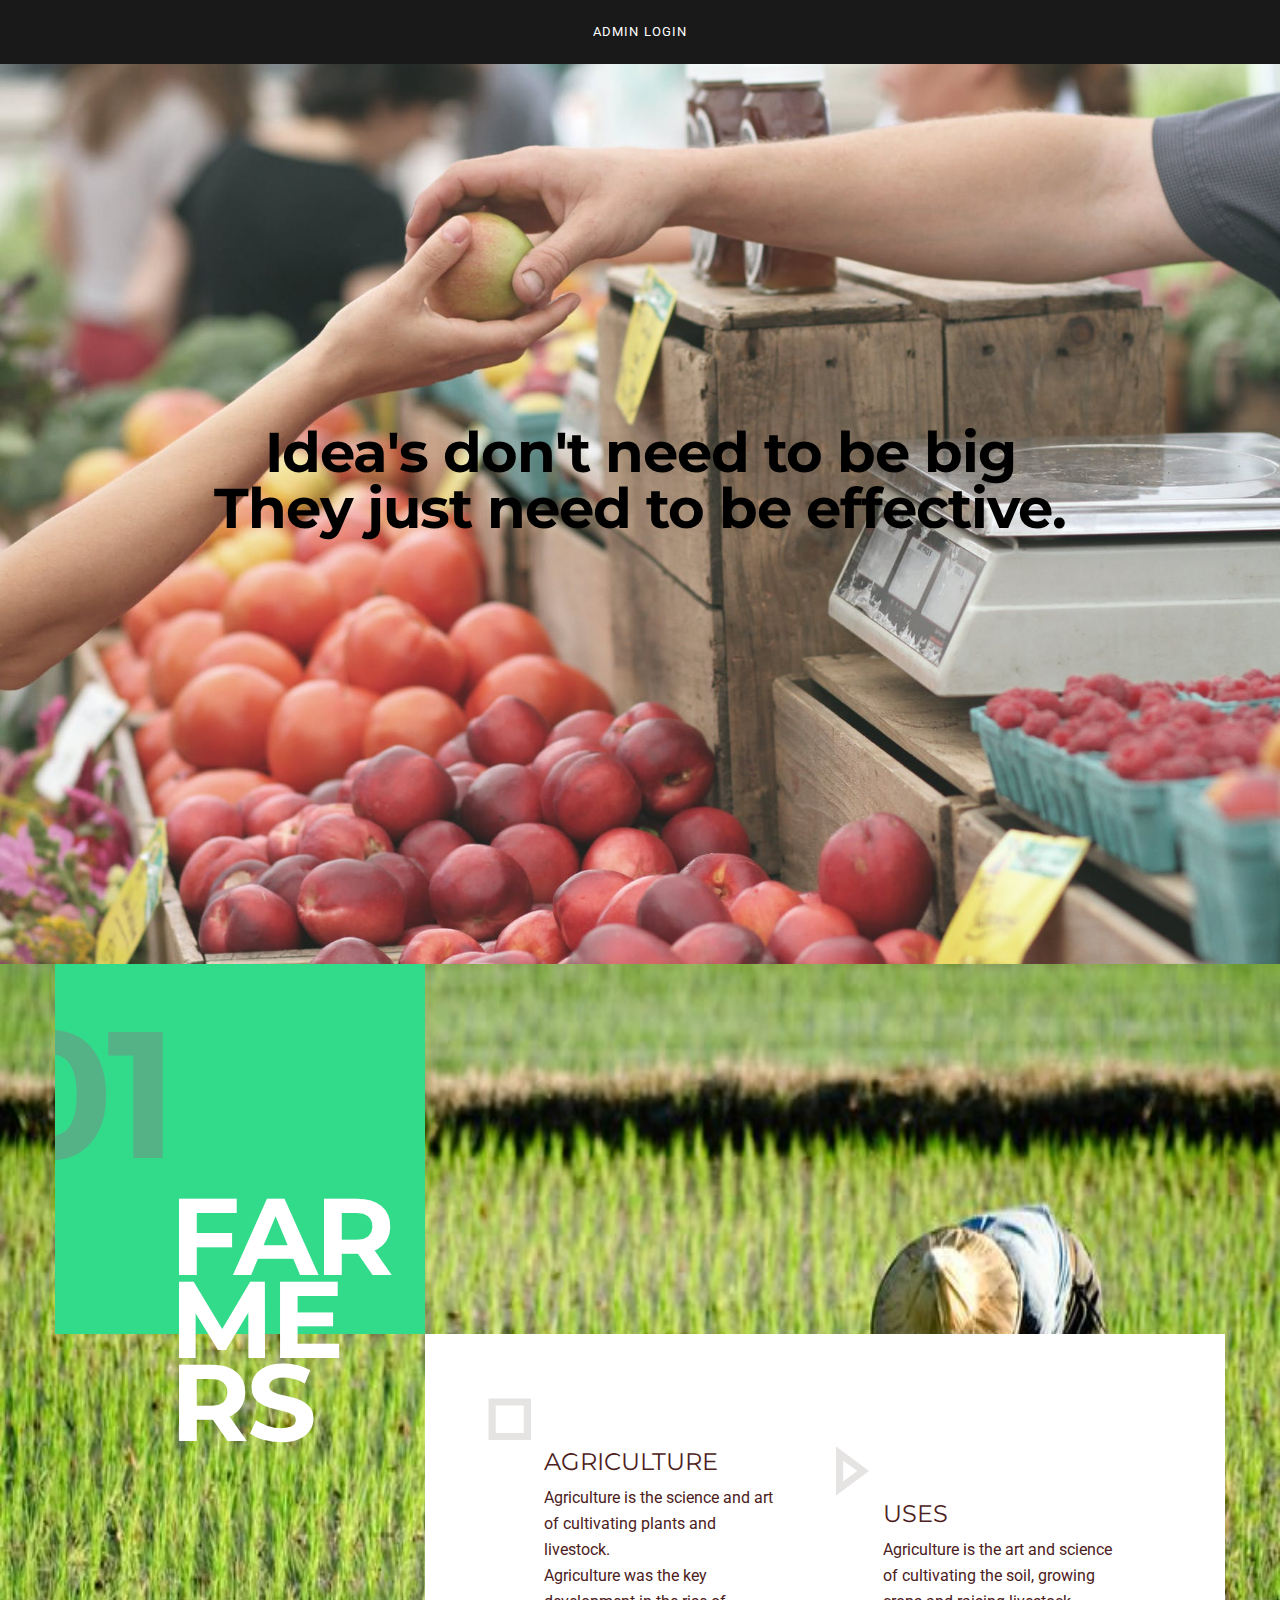
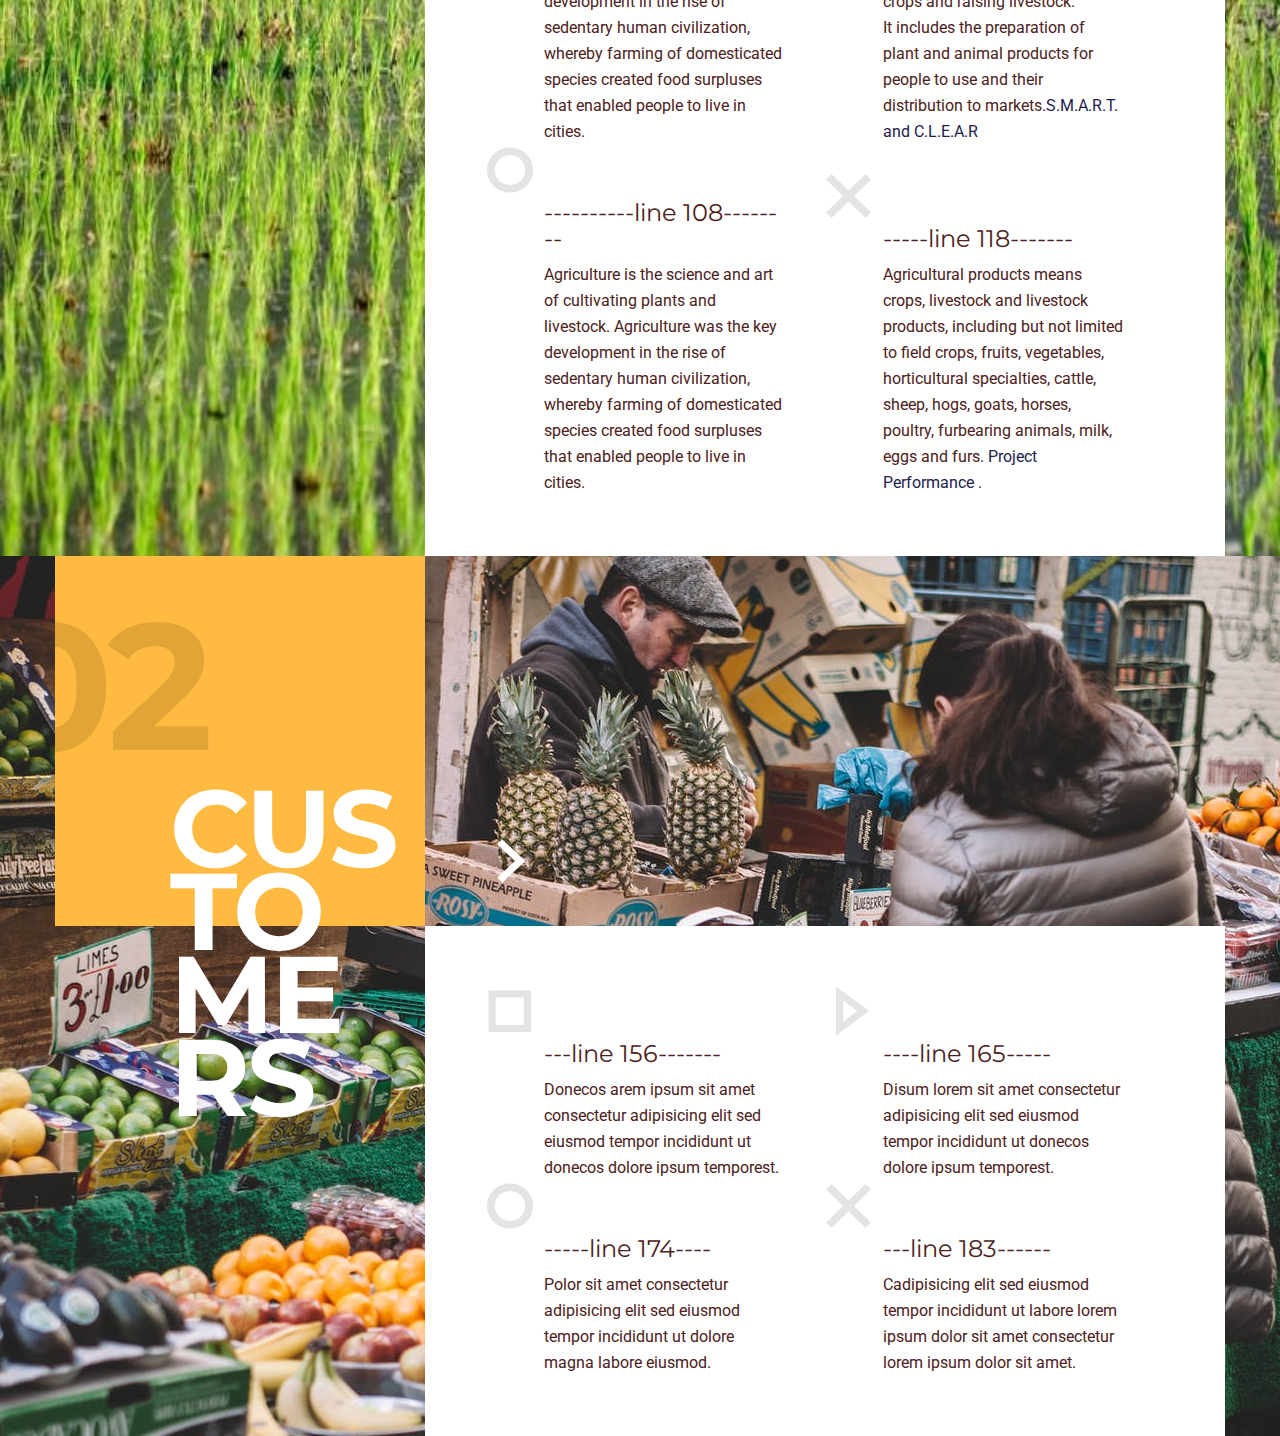
==== index.html @ 180b1533 "customer portal added" ====
<!DOCTYPE HTML>
<html lang="en-US">

<head>
    <title>PROTOTYPE</title>
    <meta http-equiv="Content-Type" content="text/html; charset=UTF-8">
    <meta name="description" content="Template by Colorlib" />
    <meta name="keywords" content="HTML, CSS, JavaScript, PHP" />
    <meta name="author" content="Colorlib" />
    <meta name="viewport" content="width=device-width, initial-scale=1, maximum-scale=1">

    <link rel="shortcut icon" href="images/favicon.png" />
    <link href='http://fonts.googleapis.com/css?family=Roboto:300,400,400i,700,700i,900|Montserrat:400,700|PT+Serif' rel='stylesheet' type='text/css'>
    <link rel="stylesheet" type="text/css" href='css/clear.css' />
    <link rel="stylesheet" type="text/css" href='css/common.css' />
    <link rel="stylesheet" type="text/css" href='css/font-awesome.min.css' />
    <link rel="stylesheet" type="text/css" href='css/carouFredSel.css' />
    <link rel="stylesheet" type="text/css" href='css/prettyPhoto.css' />
    <link rel="stylesheet" type="text/css" href='css/sm-clean.css' />
    <link rel="stylesheet" type="text/css" href='style.css' />

</head>

<body>

    <table class="doc-loader">
        <tr>
            <td>
                <img src="" alt="Loading..." />
            </td>
        </tr>
    </table>

    <div class="menu-wrapper center-relative">
        <nav id="header-main-menu">
            <div class="mob-menu"><img src="https://img.icons8.com/nolan/64/000000/menu.png"></div>
            <ul class="main-menu sm sm-clean">
                <li><a href="Admin/index.html">ADMIN LOGIN</a></li>
            </ul>
        </nav>
    </div>




    <div id="home" class="section intro-page">
        <div class="block content-1170 center-relative center-text">
            <!-- <img class="top-logo" src="demo-images/logo.png" alt="Boxus" />-->
            <br>
            <h1 class="big-title">Idea's don't need to be big<span>They just need to be effective.</span></h1>
            <!--<p class="title-desc">Support bright students today for a better tomorrow</p>-->
        </div>
    </div>




    <div id="services" class="section">
        <div class="block content-1170 center-relative">
            <div class="section-title-holder left">
                <div class="section-num">
                    <span>01</span>
                </div>
                <h2 class="entry-title">FARMERS</h2>
            </div>
            <div class="section-content-holder right">
                <div class="content-wrapper">
                    <script>
                        var slider1_speed = "500";
                        var slider1_auto = "false";
                        var slider1_hover = "true";
                    </script>
                    <div class="image-slider-wrapper relative service slider1">
                        <a id="slider1_next" class="image_slider_next" href="#"></a>

                        <ul id="slider1" class="image-slider slides">
                            <li>
                                <div class="service-holder ">
                                    <img src="demo-images/icon_01.png" alt="">
                                    <div class="service-content-holder">
                                        <div class="service-title">AGRICULTURE</div>
                                        <div class="service-content">
                                                Agriculture is the science and art of cultivating plants and livestock.<br> 
                                                Agriculture was the key development in the rise of sedentary human civilization,
                                                 whereby farming of domesticated species created food surpluses that enabled people to live in cities. <br />
                                        </div>
                                    </div>
                                </div>
                                <div class="service-holder ">
                                    <img src="demo-images/icon_02.png" alt="">
                                    <div class="service-content-holder">
                                        <div class="service-title">USES</div>
                                        <div class="service-content">
                                                Agriculture is the art and science of cultivating the soil, growing crops and raising livestock.<br>
                                                 It includes the preparation of plant and animal products for people to use and their distribution to markets.<a href="smart.html">S.M.A.R.T. and C.L.E.A.R</a><br />
                                        </div>
                                    </div>
                                </div>
                                <div class="service-holder ">
                                    <img src="demo-images/icon_03.png" alt="">
                                    <div class="service-content-holder">
                                        <div class="service-title">----------line 108--------</div>
                                        <div class="service-content">
                                                Agriculture is the science and art of cultivating plants and livestock.
                                                 Agriculture was the key development in the rise of sedentary human civilization, 
                                                 whereby farming of domesticated species created food surpluses that enabled people to live in cities. </div>
                                    </div>
                                </div>
                                <div class="service-holder ">
                                    <img src="demo-images/icon_04.png" alt="">
                                    <div class="service-content-holder">
                                        <div class="service-title">-----line 118-------</div>
                                        <div class="service-content">
                                                Agricultural products means crops, livestock and livestock products,
                                                 including but not limited to field crops, fruits,
                                                 vegetables, horticultural specialties, cattle, sheep, hogs, goats, horses,
                                                  poultry, furbearing animals, milk, eggs and furs. <a href="performance.html">Project Performance</a> .<br />
                                        </div>
                                    </div>
                                </div>
                            </li>

                        </ul>
                        <div class="clear"></div>
                    </div>

                </div>
            </div>
            <div class='clear'></div>
        </div>
    </div>

    <div id="portfolio" class="section">
        <div class="block content-1170 center-relative">
            <div class="section-title-holder left">
                <div class="section-num">
                    <span>02</span>
                </div>
                <h2 class="entry-title">CUSTOMERS</h2>
            </div>
            <div class="section-content-holder right">
                <div class="content-wrapper">
                    <script>
                        var slider1_speed = "500";
                        var slider1_auto = "false";
                        var slider1_hover = "true";
                    </script>
                    <div class="image-slider-wrapper relative service slider1">
                        <a id="slider1_next" class="image_slider_next" href="Customer/index.html"></a>

                        <ul id="slider1" class="image-slider slides">
                            <li>
                                <div class="service-holder ">
                                    <img src="demo-images/icon_01.png" alt="">
                                    <div class="service-content-holder">
                                        <div class="service-title">---line 156-------</div>
                                        <div class="service-content">
                                            Donecos arem ipsum sit amet consectetur adipisicing elit sed eiusmod tempor incididunt ut donecos dolore ipsum temporest.<br />
                                        </div>
                                    </div>
                                </div>
                                <div class="service-holder ">
                                    <img src="demo-images/icon_02.png" alt="">
                                    <div class="service-content-holder">
                                        <div class="service-title">----line 165-----</div>
                                        <div class="service-content">
                                            Disum lorem sit amet consectetur adipisicing elit sed eiusmod tempor incididunt ut donecos dolore ipsum temporest.<br />
                                        </div>
                                    </div>
                                </div>
                                <div class="service-holder ">
                                    <img src="demo-images/icon_03.png" alt="">
                                    <div class="service-content-holder">
                                        <div class="service-title">-----line 174----</div>
                                        <div class="service-content">
                                            Polor sit amet consectetur adipisicing elit sed eiusmod tempor incididunt ut dolore magna labore eiusmod.<br />
                                        </div>
                                    </div>
                                </div>
                                <div class="service-holder ">
                                    <img src="demo-images/icon_04.png" alt="">
                                    <div class="service-content-holder">
                                        <div class="service-title">---line 183------</div>
                                        <div class="service-content">
                                            Cadipisicing elit sed eiusmod tempor incididunt ut labore lorem ipsum dolor sit amet consectetur lorem ipsum dolor sit amet.<br />
                                        </div>
                                    </div>
                                </div>
                            </li>

                        </ul>
                        <div class="clear"></div>
                    </div>

                </div>
            </div>
            <div class='clear'></div>
        </div>
    </div>



    <!--Load JavaScript-->
    <script type="text/javascript" src="js/jquery.js"></script>
    <script type='text/javascript' src='js/jquery.sticky-kit.min.js'></script>
    <script type='text/javascript' src='js/jquery.smartmenus.min.js'></script>
    <script type='text/javascript' src='js/jquery.sticky.js'></script>
    <script type='text/javascript' src='js/jquery.dryMenu.js'></script>
    <script type='text/javascript' src='js/isotope.pkgd.js'></script>
    <script type='text/javascript' src='js/jquery.carouFredSel-6.2.0-packed.js'></script>
    <script type='text/javascript' src='js/jquery.mousewheel.min.js'></script>
    <script type='text/javascript' src='js/jquery.touchSwipe.min.js'></script>
    <script type='text/javascript' src='js/jquery.easing.1.3.js'></script>
    <script type='text/javascript' src='js/imagesloaded.pkgd.js'></script>
    <script type='text/javascript' src='js/jquery.prettyPhoto.js'></script>
    <script type='text/javascript' src='js/main.js'></script>
</body>

</html>
---- css/clear.css ----
html, body, div, span, object, iframe,
h1, h2, h3, h4, h5, h6, p, blockquote, pre,
abbr, address, cite, code,
del, dfn, em, img, ins, kbd, q, samp,
small, strong, sub, sup, var,
b, i, ol, ul, li,
fieldset, form, label, legend,
table, caption, tbody, tfoot, thead, tr, th, td,
article, aside, canvas, details, figcaption, figure, 
footer, header, hgroup, menu, nav, section, summary,
time, mark, audio, video {
    margin:0;
    padding:0;
    border:0;
    outline: none;
    font-size:100%;
    vertical-align:baseline;
    background:transparent;
}

body {
    line-height:1;
}

article,aside,details,figcaption,figure,
footer,header,hgroup,menu,nav,section { 
    display:block;
}

nav ul,ul,ol {
    list-style:none;
}

blockquote, q {
    quotes:none;
}

blockquote:before, blockquote:after,
q:before, q:after {
    content:'';
    content:none;
}

a {
    margin:0;
    padding:0;
    font-size:100%;
	outline: none;
    vertical-align:baseline;
    background:transparent;
}

ins {
    background-color:#ff9;
    color:#000;
    text-decoration:none;
}

mark {
    background-color:#ff9;
    color:#000; 
    font-style:italic;
    font-weight:bold;
}

del {
    text-decoration: line-through;
}

abbr[title], dfn[title] {
    border-bottom:1px dotted;
    cursor:help;
}

table {
    border-collapse:collapse;
    border-spacing:0;
}

hr {
    display:block;
    height:1px;
    border:0;   
    border-top:1px solid #cccccc;
    margin:1em 0;
    padding:0;
}

input, select {
    vertical-align:middle;
}

input:focus, textarea:focus
{
    outline: none;
}
---- css/common.css ----
a.wp-ver
{
    color: red !important;
    font-weight: 700 !important;
}
.block
{
    display: block;
}
.hidden
{
    display: none;
}
.clear
{
    clear: both;
}
.left
{
    float: left;
}
.right
{
    float: right;
}
.line-height
{
    line-height: 0;
}
.clear-right
{
    clear: right;
}
.clear-left
{
    clear: left;
}
.center-relative
{
    margin-left: auto;
    margin-right: auto;
}
.center-absolute
{
    left: 50%;
}
.center-text
{
    text-align: center !important;
}
.text-left
{
    text-align: left;
}
.text-right
{
    text-align: right;
}
.absolute
{
    position: absolute;
}
.fixed
{
    position: fixed;
}
.relative
{
    position: relative;
}
.margin-0, .margin-0 img
{
    margin: 0 !important;
    line-height: 0;
}
.top-0
{
    margin-top: 0 !important;
}
.top-5
{
    margin-top: 5px !important;	
}
.top-10
{
    margin-top: 10px;	
}
.top-15
{
    margin-top: 15px;	
}
.top-20
{
    margin-top: 20px;
}
.top-25
{
    margin-top: 25px;	
}
.top-30
{
    margin-top: 30px;	
}
.top-50
{
    margin-top: 50px;	
}
.top-60
{
    margin-top: 60px;	
}
.top-70
{
    margin-top: 70px;	
}
.top-75
{
    margin-top: 75px;	
}
.top-80
{
    margin-top: 80px;
}
.top-100
{
    margin-top: 100px;	
}
.top-105
{
    margin-top: 105px;	
}
.top-120
{
    margin-top: 120px;
}
.top-150
{
    margin-top: 150px;	
}
.top-200
{
    margin-top: 200px;	
}
.top-negative-30
{
    margin-top: -30px;
}
.left-35
{
    margin-left:35px;
}
.right-35
{
    margin-right:35px;
}
.bottom-0
{
    margin-bottom: 0 !important;
}
.bottom-10
{
    margin-bottom: 10px !important;
}
.bottom-20
{
    margin-bottom: 20px !important;
}
.bottom-25
{
    margin-bottom: 25px !important;
}
.bottom-30
{
    margin-bottom: 30px !important;
}
.bottom-50
{
    margin-bottom: 50px !important;
}
.bottom-100
{
    margin-bottom: 100px !important;
}
.bottom-150
{
    margin-bottom: 150px !important;
}
.bottom-200
{
    margin-bottom: 200px !important;
}
.width-25
{
    width: 25%;
}
.width-50
{
    width: 50%;
}
.width-75
{
    width: 75%;
}
.width-85
{
    width: 85%;
}
.width-100
{
    width: 100%;
}
.sticky
{
    font-size: 100%;
}
blockquote
{
    font-family: 'Montserrat', sans-serif;
    margin-top: 50px;
    margin-bottom: 50px;
    font-size: 20px;
    line-height: 35px;
    color: #e64b77;
    font-weight: 400;
    position: relative;
    z-index: 2;
}
blockquote.inline-blockquote
{
    width: 395px;
    float: left;
    margin-left: -40px;
    margin-right: 40px;
    margin-top: 70px;

}
blockquote p
{
    position: relative;
    z-index: 2;
}
.wrap-blockquote
{
    display: inline;
}
address
{
    font-size: 32px;
    line-height: 50px;
    font-style: normal;
}
iframe
{
    width: 100%;
}
a.button
{
    display: inline-block;
    color: #e54b76;
    border: 2px solid #e54b76;
    text-align: center;
    padding-bottom: 15px;
    padding-top: 12px;
    padding-left: 50px;
    padding-right: 50px;
    cursor: pointer;
    margin-bottom: 25px;
    vertical-align: middle;
    text-decoration: none;
    font-size: 20px;
    font-weight: 700;
    transition: all .2s linear;
}
a.button:active
{
    position: relative;
    top: 1px;	
}
a.button:hover
{
    color: white;
    background-color: #e54b76;
}

h1,h2,h3,h4,h5,h6
{
    padding: 20px 0;
}
h1
{
    font-size: 38px;
    line-height: 38px;    
}
h2
{
    font-size: 34px;    
    line-height: 34px;    
}
h3
{
    font-size: 32px;  
    line-height: 32px;    
}
h4
{
    font-size: 30px;    
}
h5
{
    font-size: 28px;   
}
h6
{
    font-size: 26px;    
}
em
{
    font-style: italic;
}
ol
{
    list-style-type: decimal;
}
pre
{
    word-wrap: break-word;
}
.single-content table, .single-content th, .single-content td, .page-content table, .page-content th, .page-content td
{
    border:1px solid black;
    padding: 10px;
    vertical-align: middle;
}
sup
{
    vertical-align: super;
    font-size: smaller;
}
sub
{
    vertical-align: sub;
    font-size: smaller;
}
.single-content ol
{
    display: block;
    list-style-type: decimal;
    margin: 0 0 14px 17px;
}
.single-content ul
{
    display: block;
    list-style-type: disc;
    margin: 0 0 14px 17px;
}

/* COLUMNS */

.one,  .one_half,  .one_third,  .two_third,  .three_fourth, 
.one_fourth{
    margin-right: 100px;
    float: left;
    position: relative;
    margin-bottom: 30px;
}
.last{
    margin-right: 0 !important;
    clear: right;
}
.one{
    float: none;
    display: block;
    clear: both;
    margin-right: 0;
}
.one_half{
    width: 290px;
}

.one img,  .one_half img,  .one_third img,  .two_third img, 
.three_fourth img,  .one_fourth img{
    max-width: 100%;
    height: auto;
    max-height: 100%;
    width: auto;	
}

.one.margin-0 img, .one_half.margin-0 img, .one_third.margin-0 img, .two_third.margin-0 img, 
.one_fourth.margin-0 img, .three_fourth.margin-0 img{
    width: 100% !important;
}

.one.margin-0
{
    width: 100% !important;
    padding: 0 !important;
}

.one_half.margin-0{
    width: 50% !important;
    float: left !important;
    padding: 0 !important;
}

.one_third.margin-0{
    width: 33.333333333%;
    float: left !important;
    padding: 0 !important;
}
.two_third.margin-0{
    width: 66.666666666%;
    float: left !important;
    padding: 0 !important;
}
.one_fourth.margin-0{
    width: 25%;
    float: left !important;
    padding: 0 !important;
}
.three_fourth.margin-0{
    width: 75%;
    float: left !important;
    padding: 0 !important;
}

/* MENU */

/* Mobile first layout SmartMenus Core CSS (it's not recommended editing these rules)
   You need this once per page no matter how many menu trees or different themes you use.
-------------------------------------------------------------------------------------------*/

.sm,.sm ul,.sm li{display:block;list-style:none;margin:0;padding:0;line-height:normal;direction:ltr;-webkit-tap-highlight-color:rgba(0,0,0,0);}
.sm-rtl,.sm-rtl ul,.sm-rtl li{direction:rtl;text-align:right;}
.sm>li>h1,.sm>li>h2,.sm>li>h3,.sm>li>h4,.sm>li>h5,.sm>li>h6{margin:0;padding:0;}
.sm ul{display:none;}
.sm li,.sm a{position:relative;}
.sm a{display:block;}
.sm a.disabled{cursor:not-allowed;}
.sm:after{content:"\00a0";display:block;height:0;font:0px/0 serif;clear:both;visibility:hidden;overflow:hidden;}
.sm,.sm *,.sm *:before,.sm *:after{-moz-box-sizing:border-box;-webkit-box-sizing:border-box;box-sizing:border-box;}




/* WP DEFAULT CLASSES */

.alignnone {
    margin: 5px 20px 20px 0;
}

.aligncenter,
div.aligncenter {
    display: block;
    margin: 5px auto 5px auto;
}

.alignright {
    float:right;
    margin: 5px 0 20px 20px;
}

.alignleft {
    float: left;
    margin: 5px 20px 20px 0;
}

.aligncenter 
{
    display: block;
    margin: 5px auto 5px auto;
}

a img.alignright 
{
    float: right;
    margin: 5px 0 20px 20px;
}

a img.alignnone 
{
    margin: 20px 0px;
}

a img.alignleft 
{
    float: left;
    margin: 5px 20px 20px 0;
}

a img.aligncenter 
{
    display: block;
    margin-left: auto;
    margin-right: auto
}

.wp-caption 
{
    max-width: 100%;
}

.wp-caption.alignnone 
{
    margin: 20px 0px;
}

.wp-caption.alignleft 
{
    margin: 5px 20px 20px 0;
    text-align: left;
}

.wp-caption.alignright 
{
    margin: 5px 0 20px 20px;
    text-align: right;
}

.wp-caption img 
{
    width: auto;
    height: auto;
    max-width: 100%;
    max-height: 100%;
}

.wp-caption p.wp-caption-text 
{
    font-family: 'Montserrat', sans-serif;    
    font-size: 18px;
    color: #191919;
    padding-left: 100px;
    padding-top: 10px;
    padding-bottom: 30px;
}
.gallery-caption
{
    font-size: 100%;
}
.bypostauthor
{
    font-size: 100%;
}
/* Text meant only for screen readers. */
.screen-reader-text {
    clip: rect(1px, 1px, 1px, 1px);
    position: absolute !important;
    height: 1px;
    width: 1px;
    overflow: hidden;
}

.screen-reader-text:focus {
    background-color: #f1f1f1;
    border-radius: 3px;
    box-shadow: 0 0 2px 2px rgba(0, 0, 0, 0.6);
    clip: auto !important;
    color: #21759b;
    display: block;
    font-size: 14px;
    font-size: 0.875rem;
    font-weight: bold;
    height: auto;
    left: 5px;
    line-height: normal;
    padding: 15px 23px 14px;
    text-decoration: none;
    top: 5px;
    width: auto;
    z-index: 100000; /* Above WP toolbar. */
}
---- css/carouFredSel.css ----
.list_carousel.responsive {	
    margin-left: 0;
    width: 91%;
}
.list_carousel ul {
    margin: 0;
    padding: 0;
    list-style: none;
    display: block;
}
.list_carousel li {
    text-align: center;		
    padding: 0;
    display: block;
    float: left;
    position: relative;
}	

.image-slider-wrapper.service a.image_slider_next{background-image: url(../images/navigation_arrows_right.svg); width: 50px; height: 50px; z-index: 2; position: absolute; top: -150px; }
.image-slider-wrapper.img a.image_slider_next{background-image: url(../images/navigation_arrows_right.svg); width: 50px; height: 50px; z-index: 2; position: absolute; top: 30px; left: 30px;}
.carousel_text_next{background-image: url(../images/navigation_arrows_right.svg); width: 50px; height: 50px; margin-top: 50px; display: block !important; }
a.image_slider_next:hover, .carousel_text_next:hover, .carousel_fw_next:hover {background-position: 0 -50px;}
.carousel_pagination {margin-top: 50px; margin-bottom: 50px; margin-left: 160px;}
.carousel_pagination a {margin: 0 0 0 5px; float: left; transition: background-color .2s linear}
.carousel_pagination a:first-child {margin: 0;}
.carousel_pagination a {width: 18px; height: 18px; border-radius: 90%; display: block; cursor: pointer; text-indent: -9999px;}
.caroufredsel_wrapper{z-index: 1 !important; margin-top: 0 !important; margin-left: 0 !important;}
.fw_carousel_pagination {text-align: center; transition: background-color .2s linear;  margin-top: 80px;}
.fw_carousel_pagination a {text-indent: -9999px; border: 5px solid #fff; width: 25px; height: 25px; border-radius: 90%; margin: 0 10px; display: inline-block;}
.fw_carousel_pagination a.selected {background-color: #fff;}
li.fw-slide {margin: 0 10px; transition: opacity .2s linear;}
li.fw-slide img  {width: auto; height: auto; max-width: 180px; display: block; margin-left: auto; margin-right: auto;}
.fw-slide-text {color: #fff; font-size: 18px;}
.image-slider-wrapper.team .image_slider_next {background-image: url(../images/navigation_arrows_right.svg); width: 50px; height: 50px; z-index: 2; position: absolute; right: 300px; bottom: 30px;}
.carousel_fw_next {background-image: url(../images/navigation_arrows_right.svg); width: 50px; height: 50px; z-index: 2; display: none !important; margin-left: auto;  margin-right: auto; margin-top: 50px;}
---- css/prettyPhoto.css ----
/* ------------------------------------------------------------------------
        This you can edit.
------------------------------------------------------------------------- */

/* ----------------------------------
        Default Theme
----------------------------------- */

div.pp_default .pp_top,
div.pp_default .pp_top .pp_middle,
div.pp_default .pp_top .pp_left,
div.pp_default .pp_top .pp_right,
div.pp_default .pp_bottom,
div.pp_default .pp_bottom .pp_left,
div.pp_default .pp_bottom .pp_middle,
div.pp_default .pp_bottom .pp_right { height: 13px; }

div.pp_default .pp_content .ppt { color: #f8f8f8; }
div.pp_default .pp_content_container .pp_left { padding-left: 13px; }
div.pp_default .pp_content_container .pp_right { padding-right: 13px; }
/*div.pp_default .pp_content { background-color: #fff; }*/
div.pp_default .pp_next:hover { background: url(../images/prettyPhoto/default/sprite_next.png) center right  no-repeat; cursor: pointer; } /* Next button */
div.pp_default .pp_previous:hover { background: url(../images/prettyPhoto/default/sprite_prev.png) center left no-repeat; cursor: pointer; } /* Previous button */
div.pp_default .pp_expand { background: url(../images/prettyPhoto/default/sprite.png) 0 -29px no-repeat; cursor: pointer; width: 28px; height: 28px; } /* Expand button */
div.pp_default .pp_expand:hover { background: url(../images/prettyPhoto/default/sprite.png) 0 -56px no-repeat; cursor: pointer; } /* Expand button hover */
div.pp_default .pp_contract { background: url(../images/prettyPhoto/default/sprite.png) 0 -84px no-repeat; cursor: pointer; width: 28px; height: 28px; } /* Contract button */
div.pp_default .pp_contract:hover { background: url(../images/prettyPhoto/default/sprite.png) 0 -113px no-repeat; cursor: pointer; } /* Contract button hover */
div.pp_default .pp_close { width: 30px; height: 30px; background: url(../images/prettyPhoto/default/sprite.png) 2px 1px no-repeat; cursor: pointer; } /* Close button */
div.pp_default #pp_full_res .pp_inline { color: #000; background-color: white; padding: 30px; } 
.pp_inline img {max-width: 100%; max-height: 100%; width: auto; height: auto;}
div.pp_default .pp_gallery ul li a { background: url(../images/prettyPhoto/default/default_thumb.png) center center #f8f8f8; border:1px solid #aaa; }
div.pp_default .pp_gallery ul li a:hover,
div.pp_default .pp_gallery ul li.selected a { border-color: #fff; }
div.pp_default .pp_social { margin-top: 7px;}

div.pp_default .pp_gallery a.pp_arrow_previous,
div.pp_default .pp_gallery a.pp_arrow_next { position: static; left: auto; }
div.pp_default .pp_nav .pp_play,
div.pp_default .pp_nav .pp_pause { background: url(../images/prettyPhoto/default/sprite.png) -51px 1px no-repeat; height:30px; width:30px; }
div.pp_default .pp_nav .pp_pause { background-position: -51px -29px; }
div.pp_default .pp_details { position: relative; }
div.pp_default a.pp_arrow_previous,
div.pp_default a.pp_arrow_next { background: url(../images/prettyPhoto/default/sprite.png) -31px -3px no-repeat; height: 20px; margin: 4px 0 0 0; width: 20px; }
div.pp_default a.pp_arrow_next { left: 52px; background-position: -82px -3px; } /* The next arrow in the bottom nav */
div.pp_default .pp_content_container .pp_details { margin-top: 5px; }
div.pp_default .pp_nav { clear: none; height: 30px; width: 110px; position: relative; }
div.pp_default .pp_nav .currentTextHolder{ font-family: Georgia; font-style: italic; color:#999; font-size: 11px; left: 75px; line-height: 25px; margin: 0; padding: 0 0 0 10px; position: absolute; top: 2px; }

div.pp_default .pp_close:hover, div.pp_default .pp_nav .pp_play:hover, div.pp_default .pp_nav .pp_pause:hover, div.pp_default .pp_arrow_next:hover, div.pp_default .pp_arrow_previous:hover { opacity:0.7; }

div.pp_default .pp_description{ font-size: 11px; font-weight: bold; line-height: 14px; margin: 5px 50px 5px 0; }


div.pp_default .pp_loaderIcon { background: url(../images/prettyPhoto/default/loader.gif) center center no-repeat; background-color: white;} /* Loader icon */


/* ----------------------------------
        Light Rounded Theme
----------------------------------- */


div.light_rounded .pp_top .pp_left { background: url(../images/prettyPhoto/light_rounded/sprite.png) -88px -53px no-repeat; } /* Top left corner */
div.light_rounded .pp_top .pp_middle { background: #fff; } /* Top pattern/color */
div.light_rounded .pp_top .pp_right { background: url(../images/prettyPhoto/light_rounded/sprite.png) -110px -53px no-repeat; } /* Top right corner */

div.light_rounded .pp_content .ppt { color: #000; }
div.light_rounded .pp_content_container .pp_left,
div.light_rounded .pp_content_container .pp_right { background: #fff; }
div.light_rounded .pp_content { background-color: #fff; } /* Content background */
div.light_rounded .pp_next:hover { background: url(../images/prettyPhoto/light_rounded/btnNext.png) center right  no-repeat; cursor: pointer; } /* Next button */
div.light_rounded .pp_previous:hover { background: url(../images/prettyPhoto/light_rounded/btnPrevious.png) center left no-repeat; cursor: pointer; } /* Previous button */
div.light_rounded .pp_expand { background: url(../images/prettyPhoto/light_rounded/sprite.png) -31px -26px no-repeat; cursor: pointer; } /* Expand button */
div.light_rounded .pp_expand:hover { background: url(../images/prettyPhoto/light_rounded/sprite.png) -31px -47px no-repeat; cursor: pointer; } /* Expand button hover */
div.light_rounded .pp_contract { background: url(../images/prettyPhoto/light_rounded/sprite.png) 0 -26px no-repeat; cursor: pointer; } /* Contract button */
div.light_rounded .pp_contract:hover { background: url(../images/prettyPhoto/light_rounded/sprite.png) 0 -47px no-repeat; cursor: pointer; } /* Contract button hover */
div.light_rounded .pp_close { width: 75px; height: 22px; background: url(../images/prettyPhoto/light_rounded/sprite.png) -1px -1px no-repeat; cursor: pointer; } /* Close button */
div.light_rounded .pp_details { position: relative; }
div.light_rounded .pp_description { margin-right: 85px; }
div.light_rounded #pp_full_res .pp_inline { color: #000; } 
div.light_rounded .pp_gallery a.pp_arrow_previous,
div.light_rounded .pp_gallery a.pp_arrow_next { margin-top: 12px !important; }
div.light_rounded .pp_nav .pp_play { background: url(../images/prettyPhoto/light_rounded/sprite.png) -1px -100px no-repeat; height: 15px; width: 14px; }
div.light_rounded .pp_nav .pp_pause { background: url(../images/prettyPhoto/light_rounded/sprite.png) -24px -100px no-repeat; height: 15px; width: 14px; }

div.light_rounded .pp_arrow_previous { background: url(../images/prettyPhoto/light_rounded/sprite.png) 0 -71px no-repeat; } /* The previous arrow in the bottom nav */
div.light_rounded .pp_arrow_previous.disabled { background-position: 0 -87px; cursor: default; }
div.light_rounded .pp_arrow_next { background: url(../images/prettyPhoto/light_rounded/sprite.png) -22px -71px no-repeat; } /* The next arrow in the bottom nav */
div.light_rounded .pp_arrow_next.disabled { background-position: -22px -87px; cursor: default; }

div.light_rounded .pp_bottom .pp_left { background: url(../images/prettyPhoto/light_rounded/sprite.png) -88px -80px no-repeat; } /* Bottom left corner */
div.light_rounded .pp_bottom .pp_middle { background: #fff; } /* Bottom pattern/color */
div.light_rounded .pp_bottom .pp_right { background: url(../images/prettyPhoto/light_rounded/sprite.png) -110px -80px no-repeat; } /* Bottom right corner */

div.light_rounded .pp_loaderIcon { background: url(../images/prettyPhoto/light_rounded/loader.gif) center center no-repeat; } /* Loader icon */

/* ----------------------------------
        Dark Rounded Theme
----------------------------------- */

div.dark_rounded .pp_top .pp_left { background: url(../images/prettyPhoto/dark_rounded/sprite.png) -88px -53px no-repeat; } /* Top left corner */
div.dark_rounded .pp_top .pp_middle { background: url(../images/prettyPhoto/dark_rounded/contentPattern.png) top left repeat; } /* Top pattern/color */
div.dark_rounded .pp_top .pp_right { background: url(../images/prettyPhoto/dark_rounded/sprite.png) -110px -53px no-repeat; } /* Top right corner */

div.dark_rounded .pp_content_container .pp_left { background: url(../images/prettyPhoto/dark_rounded/contentPattern.png) top left repeat-y; } /* Left Content background */
div.dark_rounded .pp_content_container .pp_right { background: url(../images/prettyPhoto/dark_rounded/contentPattern.png) top right repeat-y; } /* Right Content background */
div.dark_rounded .pp_content { background: url(../images/prettyPhoto/dark_rounded/contentPattern.png) top left repeat; } /* Content background */
div.dark_rounded .pp_next:hover { background: url(../images/prettyPhoto/dark_rounded/btnNext.png) center right  no-repeat; cursor: pointer; } /* Next button */
div.dark_rounded .pp_previous:hover { background: url(../images/prettyPhoto/dark_rounded/btnPrevious.png) center left no-repeat; cursor: pointer; } /* Previous button */
div.dark_rounded .pp_expand { background: url(../images/prettyPhoto/dark_rounded/sprite.png) -31px -26px no-repeat; cursor: pointer; } /* Expand button */
div.dark_rounded .pp_expand:hover { background: url(../images/prettyPhoto/dark_rounded/sprite.png) -31px -47px no-repeat; cursor: pointer; } /* Expand button hover */
div.dark_rounded .pp_contract { background: url(../images/prettyPhoto/dark_rounded/sprite.png) 0 -26px no-repeat; cursor: pointer; } /* Contract button */
div.dark_rounded .pp_contract:hover { background: url(../images/prettyPhoto/dark_rounded/sprite.png) 0 -47px no-repeat; cursor: pointer; } /* Contract button hover */
div.dark_rounded .pp_close { width: 75px; height: 22px; background: url(../images/prettyPhoto/dark_rounded/sprite.png) -1px -1px no-repeat; cursor: pointer; } /* Close button */
div.dark_rounded .pp_details { position: relative; }
div.dark_rounded .pp_description { margin-right: 85px; }
div.dark_rounded .currentTextHolder { color: #c4c4c4; }
div.dark_rounded .pp_description { color: #fff; }
div.dark_rounded #pp_full_res .pp_inline { color: #fff; }
div.dark_rounded .pp_gallery a.pp_arrow_previous,
div.dark_rounded .pp_gallery a.pp_arrow_next { margin-top: 12px !important; }
div.dark_rounded .pp_nav .pp_play { background: url(../images/prettyPhoto/dark_rounded/sprite.png) -1px -100px no-repeat; height: 15px; width: 14px; }
div.dark_rounded .pp_nav .pp_pause { background: url(../images/prettyPhoto/dark_rounded/sprite.png) -24px -100px no-repeat; height: 15px; width: 14px; }

div.dark_rounded .pp_arrow_previous { background: url(../images/prettyPhoto/dark_rounded/sprite.png) 0 -71px no-repeat; } /* The previous arrow in the bottom nav */
div.dark_rounded .pp_arrow_previous.disabled { background-position: 0 -87px; cursor: default; }
div.dark_rounded .pp_arrow_next { background: url(../images/prettyPhoto/dark_rounded/sprite.png) -22px -71px no-repeat; } /* The next arrow in the bottom nav */
div.dark_rounded .pp_arrow_next.disabled { background-position: -22px -87px; cursor: default; }

div.dark_rounded .pp_bottom .pp_left { background: url(../images/prettyPhoto/dark_rounded/sprite.png) -88px -80px no-repeat; } /* Bottom left corner */
div.dark_rounded .pp_bottom .pp_middle { background: url(../images/prettyPhoto/dark_rounded/contentPattern.png) top left repeat; } /* Bottom pattern/color */
div.dark_rounded .pp_bottom .pp_right { background: url(../images/prettyPhoto/dark_rounded/sprite.png) -110px -80px no-repeat; } /* Bottom right corner */

div.dark_rounded .pp_loaderIcon { background: url(../images/prettyPhoto/dark_rounded/loader.gif) center center no-repeat; } /* Loader icon */


/* ----------------------------------
        Dark Square Theme
----------------------------------- */

div.dark_square .pp_left ,
div.dark_square .pp_middle,
div.dark_square .pp_right,
div.dark_square .pp_content { background: #000; }

div.dark_square .currentTextHolder { color: #c4c4c4; }
div.dark_square .pp_description { color: #fff; }
div.dark_square .pp_loaderIcon { background: url(../images/prettyPhoto/dark_square/loader.gif) center center no-repeat; } /* Loader icon */

div.dark_square .pp_expand { background: url(../images/prettyPhoto/dark_square/sprite.png) -31px -26px no-repeat; cursor: pointer; } /* Expand button */
div.dark_square .pp_expand:hover { background: url(../images/prettyPhoto/dark_square/sprite.png) -31px -47px no-repeat; cursor: pointer; } /* Expand button hover */
div.dark_square .pp_contract { background: url(../images/prettyPhoto/dark_square/sprite.png) 0 -26px no-repeat; cursor: pointer; } /* Contract button */
div.dark_square .pp_contract:hover { background: url(../images/prettyPhoto/dark_square/sprite.png) 0 -47px no-repeat; cursor: pointer; } /* Contract button hover */
div.dark_square .pp_close { width: 75px; height: 22px; background: url(../images/prettyPhoto/dark_square/sprite.png) -1px -1px no-repeat; cursor: pointer; } /* Close button */
div.dark_square .pp_details { position: relative; }
div.dark_square .pp_description { margin: 0 85px 0 0; }
div.dark_square #pp_full_res .pp_inline { color: #fff; }
div.dark_square .pp_gallery a.pp_arrow_previous,
div.dark_square .pp_gallery a.pp_arrow_next { margin-top: 12px !important; }
div.dark_square .pp_nav { clear: none; }
div.dark_square .pp_nav .pp_play { background: url(../images/prettyPhoto/dark_square/sprite.png) -1px -100px no-repeat; height: 15px; width: 14px; }
div.dark_square .pp_nav .pp_pause { background: url(../images/prettyPhoto/dark_square/sprite.png) -24px -100px no-repeat; height: 15px; width: 14px; }

div.dark_square .pp_arrow_previous { background: url(../images/prettyPhoto/dark_square/sprite.png) 0 -71px no-repeat; } /* The previous arrow in the bottom nav */
div.dark_square .pp_arrow_previous.disabled { background-position: 0 -87px; cursor: default; }
div.dark_square .pp_arrow_next { background: url(../images/prettyPhoto/dark_square/sprite.png) -22px -71px no-repeat; } /* The next arrow in the bottom nav */
div.dark_square .pp_arrow_next.disabled { background-position: -22px -87px; cursor: default; }

div.dark_square .pp_next:hover { background: url(../images/prettyPhoto/dark_square/btnNext.png) center right  no-repeat; cursor: pointer; } /* Next button */
div.dark_square .pp_previous:hover { background: url(../images/prettyPhoto/dark_square/btnPrevious.png) center left no-repeat; cursor: pointer; } /* Previous button */


/* ----------------------------------
        Light Square Theme
----------------------------------- */

div.light_square .pp_left ,
div.light_square .pp_middle,
div.light_square .pp_right,
div.light_square .pp_content { background: #fff; }

div.light_square .pp_content .ppt { color: #000; }
div.light_square .pp_expand { background: url(../images/prettyPhoto/light_square/sprite.png) -31px -26px no-repeat; cursor: pointer; } /* Expand button */
div.light_square .pp_expand:hover { background: url(../images/prettyPhoto/light_square/sprite.png) -31px -47px no-repeat; cursor: pointer; } /* Expand button hover */
div.light_square .pp_contract { background: url(../images/prettyPhoto/light_square/sprite.png) 0 -26px no-repeat; cursor: pointer; } /* Contract button */
div.light_square .pp_contract:hover { background: url(../images/prettyPhoto/light_square/sprite.png) 0 -47px no-repeat; cursor: pointer; } /* Contract button hover */
div.light_square .pp_close { width: 75px; height: 22px; background: url(../images/prettyPhoto/light_square/sprite.png) -1px -1px no-repeat; cursor: pointer; } /* Close button */
div.light_square .pp_details { position: relative; }
div.light_square .pp_description { margin-right: 85px; }
div.light_square #pp_full_res .pp_inline { color: #000; }
div.light_square .pp_gallery a.pp_arrow_previous,
div.light_square .pp_gallery a.pp_arrow_next { margin-top: 12px !important; }
div.light_square .pp_nav .pp_play { background: url(../images/prettyPhoto/light_square/sprite.png) -1px -100px no-repeat; height: 15px; width: 14px; }
div.light_square .pp_nav .pp_pause { background: url(../images/prettyPhoto/light_square/sprite.png) -24px -100px no-repeat; height: 15px; width: 14px; }

div.light_square .pp_arrow_previous { background: url(../images/prettyPhoto/light_square/sprite.png) 0 -71px no-repeat; } /* The previous arrow in the bottom nav */
div.light_square .pp_arrow_previous.disabled { background-position: 0 -87px; cursor: default; }
div.light_square .pp_arrow_next { background: url(../images/prettyPhoto/light_square/sprite.png) -22px -71px no-repeat; } /* The next arrow in the bottom nav */
div.light_square .pp_arrow_next.disabled { background-position: -22px -87px; cursor: default; }

div.light_square .pp_next:hover { background: url(../images/prettyPhoto/light_square/btnNext.png) center right  no-repeat; cursor: pointer; } /* Next button */
div.light_square .pp_previous:hover { background: url(../images/prettyPhoto/light_square/btnPrevious.png) center left no-repeat; cursor: pointer; } /* Previous button */

div.light_square .pp_loaderIcon { background: url(../images/prettyPhoto/light_rounded/loader.gif) center center no-repeat; } /* Loader icon */


/* ----------------------------------
        Facebook style Theme
----------------------------------- */

div.facebook .pp_top .pp_left { background: url(../images/prettyPhoto/facebook/sprite.png) -88px -53px no-repeat; } /* Top left corner */
div.facebook .pp_top .pp_middle { background: url(../images/prettyPhoto/facebook/contentPatternTop.png) top left repeat-x; } /* Top pattern/color */
div.facebook .pp_top .pp_right { background: url(../images/prettyPhoto/facebook/sprite.png) -110px -53px no-repeat; } /* Top right corner */

div.facebook .pp_content .ppt { color: #000; }
div.facebook .pp_content_container .pp_left { background: url(../images/prettyPhoto/facebook/contentPatternLeft.png) top left repeat-y; } /* Content background */
div.facebook .pp_content_container .pp_right { background: url(../images/prettyPhoto/facebook/contentPatternRight.png) top right repeat-y; } /* Content background */
div.facebook .pp_content { background: #fff; } /* Content background */
div.facebook .pp_expand { background: url(../images/prettyPhoto/facebook/sprite.png) -31px -26px no-repeat; cursor: pointer; } /* Expand button */
div.facebook .pp_expand:hover { background: url(../images/prettyPhoto/facebook/sprite.png) -31px -47px no-repeat; cursor: pointer; } /* Expand button hover */
div.facebook .pp_contract { background: url(../images/prettyPhoto/facebook/sprite.png) 0 -26px no-repeat; cursor: pointer; } /* Contract button */
div.facebook .pp_contract:hover { background: url(../images/prettyPhoto/facebook/sprite.png) 0 -47px no-repeat; cursor: pointer; } /* Contract button hover */
div.facebook .pp_close { width: 22px; height: 22px; background: url(../images/prettyPhoto/facebook/sprite.png) -1px -1px no-repeat; cursor: pointer; } /* Close button */
div.facebook .pp_details { position: relative; }
div.facebook .pp_description { margin: 0 37px 0 0; }
div.facebook #pp_full_res .pp_inline { color: #000; } 
div.facebook .pp_loaderIcon { background: url(../images/prettyPhoto/facebook/loader.gif) center center no-repeat; } /* Loader icon */

div.facebook .pp_arrow_previous { background: url(../images/prettyPhoto/facebook/sprite.png) 0 -71px no-repeat; height: 22px; margin-top: 0; width: 22px; } /* The previous arrow in the bottom nav */
div.facebook .pp_arrow_previous.disabled { background-position: 0 -96px; cursor: default; }
div.facebook .pp_arrow_next { background: url(../images/prettyPhoto/facebook/sprite.png) -32px -71px no-repeat; height: 22px; margin-top: 0; width: 22px; } /* The next arrow in the bottom nav */
div.facebook .pp_arrow_next.disabled { background-position: -32px -96px; cursor: default; }
div.facebook .pp_nav { margin-top: 0; }
div.facebook .pp_nav p { font-size: 15px; padding: 0 3px 0 4px; }
div.facebook .pp_nav .pp_play { background: url(../images/prettyPhoto/facebook/sprite.png) -1px -123px no-repeat; height: 22px; width: 22px; }
div.facebook .pp_nav .pp_pause { background: url(../images/prettyPhoto/facebook/sprite.png) -32px -123px no-repeat; height: 22px; width: 22px; }

div.facebook .pp_next:hover { background: url(../images/prettyPhoto/facebook/btnNext.png) center right no-repeat; cursor: pointer; } /* Next button */
div.facebook .pp_previous:hover { background: url(../images/prettyPhoto/facebook/btnPrevious.png) center left no-repeat; cursor: pointer; } /* Previous button */

div.facebook .pp_bottom .pp_left { background: url(../images/prettyPhoto/facebook/sprite.png) -88px -80px no-repeat; } /* Bottom left corner */
div.facebook .pp_bottom .pp_middle { background: url(../images/prettyPhoto/facebook/contentPatternBottom.png) top left repeat-x; } /* Bottom pattern/color */
div.facebook .pp_bottom .pp_right { background: url(../images/prettyPhoto/facebook/sprite.png) -110px -80px no-repeat; } /* Bottom right corner */


/* ------------------------------------------------------------------------
        DO NOT CHANGE
------------------------------------------------------------------------- */

div.pp_pic_holder a:focus { outline:none; }

div.pp_overlay {
    background: #000;
    display: none;
    left: 0;
    position: absolute;
    top: 0;
    width: 100%;
    z-index: 9999;
}

div.pp_pic_holder {
    display: none;
    position: absolute;
    width: 100px;
    z-index: 10000;
}


.pp_top {
    height: 20px;
    position: relative;
}
* html .pp_top { padding: 0 20px; }

.pp_top .pp_left {
    height: 20px;
    left: 0;
    position: absolute;
    width: 20px;
}
.pp_top .pp_middle {
    height: 20px;
    left: 20px;
    position: absolute;
    right: 20px;
}
* html .pp_top .pp_middle {
    left: 0;
    position: static;
}

.pp_top .pp_right {
    height: 20px;
    left: auto;
    position: absolute;
    right: 0;
    top: 0;
    width: 20px;
}

.pp_content { height: 40px; min-width: 40px; }
* html .pp_content { width: 40px; }

.pp_fade { display: none; }

.pp_content_container {
    position: relative;
    text-align: left;
    width: 100%;
}

.pp_content_container .pp_left { padding-left: 20px; }
.pp_content_container .pp_right { padding-right: 20px; }

.pp_content_container .pp_details {
    float: left;
    margin: 10px 0 2px 0;
}
.pp_description {
    display: none;
    margin: 0;
}

.pp_social { float: left; margin: 0; }
.pp_social .facebook { float: left; margin-left: 5px; width: 55px; overflow: hidden; }
.pp_social .twitter { float: left; }

.pp_nav {
    clear: right;
    float: left;
    margin: 3px 10px 0 0;
}

.pp_nav p {
    float: left;
    margin: 2px 4px;
    white-space: nowrap;
}

.pp_nav .pp_play,
.pp_nav .pp_pause {
    float: left;
    margin-right: 4px;
    text-indent: -10000px;
}

a.pp_arrow_previous,
a.pp_arrow_next {
    display: block;
    float: left;
    height: 15px;
    margin-top: 3px;
    overflow: hidden;
    text-indent: -10000px;
    width: 14px;
}

.pp_hoverContainer {
    position: absolute;
    top: 0;
    width: 100%;
    z-index: 2000;
}

.pp_gallery {
    display: none;
    left: 50%;
    margin-top: -50px;
    position: absolute;
    z-index: 10000;
}

.pp_gallery div {
    float: left;
    overflow: hidden;
    position: relative;
}

.pp_gallery ul {
    float: left;
    height: 35px;
    margin: 0 0 0 5px;
    padding: 0;
    position: relative;
    white-space: nowrap;
}

.pp_gallery ul a {
    border: 1px #000 solid;
    border: 1px rgba(0,0,0,0.5) solid;
    display: block;
    float: left;
    height: 33px;
    overflow: hidden;
}

.pp_gallery ul a:hover,
.pp_gallery li.selected a { border-color: #fff; }

.pp_gallery ul a img { border: 0; }

.pp_gallery li {
    display: block;
    float: left;
    margin: 0 5px 0 0;
    padding: 0;
}

.pp_gallery li.default a {
    background: url(../images/prettyPhoto/facebook/default_thumbnail.gif) 0 0 no-repeat;
    display: block;
    height: 33px;
    width: 50px;
}

.pp_gallery li.default a img { display: none; }

.pp_gallery .pp_arrow_previous,
.pp_gallery .pp_arrow_next {
    margin-top: 7px !important;
}

a.pp_next {
    background: url(../images/prettyPhoto/light_rounded/btnNext.png) 10000px 10000px no-repeat;
    display: block;
    float: right;
    height: 100%;
    text-indent: -10000px;
    width: 49%;
}

a.pp_previous {
    background: url(../images/prettyPhoto/light_rounded/btnNext.png) 10000px 10000px no-repeat;
    display: block;
    float: left;
    height: 100%;
    text-indent: -10000px;
    width: 49%;
}

a.pp_expand,
a.pp_contract {
    cursor: pointer;
    display: none;
    height: 20px;	
    position: absolute;
    right: 30px;
    text-indent: -10000px;
    top: 10px;
    width: 20px;
    z-index: 20000;
}

a.pp_close {
    position: absolute; right: 0; top: 0; 
    display: block;
    line-height:22px;
    text-indent: -10000px;
}

.pp_bottom {
    height: 20px;
    position: relative;
}
* html .pp_bottom { padding: 0 20px; }

.pp_bottom .pp_left {
    height: 20px;
    left: 0;
    position: absolute;
    width: 20px;
}
.pp_bottom .pp_middle {
    height: 20px;
    left: 20px;
    position: absolute;
    right: 20px;
}
* html .pp_bottom .pp_middle {
    left: 0;
    position: static;
}

.pp_bottom .pp_right {
    height: 20px;
    left: auto;
    position: absolute;
    right: 0;
    top: 0;
    width: 20px;
}

.pp_loaderIcon {
    display: block;
    height: 24px;
    left: 50%;
    margin: -12px 0 0 -12px;
    position: absolute;
    top: 50%;
    width: 24px;
}

#pp_full_res {
    line-height: 1 !important;
}

#pp_full_res .pp_inline {
    text-align: left;
}

#pp_full_res .pp_inline p { margin: 0 0 15px 0; }

div.ppt {
    color: #fff;
    display: none !important;
    font-size: 17px;
    margin: 0 0 5px 15px;
    z-index: 9999;
}

@media screen and (max-width: 400px) {		
    .pp_pic_holder.pp_default { width: 100%!important; left: 0!important; overflow: hidden; }
    div.pp_default .pp_content_container .pp_left { padding-left: 0!important; }
    div.pp_default .pp_content_container .pp_right { padding-right: 0!important; }
    .pp_content { width: 100%!important;}
    .pp_fade { width: 100%!important; height: 100%!important; }
    a.pp_expand, a.pp_contract, .pp_hoverContainer, .pp_gallery, .pp_top, .pp_bottom { display: none!important; }
    #pp_full_res img { width: 100%!important; height: auto!important; }
    .pp_details { width: 94%!important; padding-left: 3%; padding-right: 4%; padding-top: 10px; padding-bottom: 10px; margin-top: -2px!important; }
    a.pp_close { right: 10px!important; top: 10px!important; }
}
---- css/sm-clean.css ----
.sm-clean {
    background: #eeeeee;
    -webkit-border-radius: 5px;
    -moz-border-radius: 5px;
    -ms-border-radius: 5px;
    -o-border-radius: 5px;
    border-radius: 5px;
}
.sm-clean a, .sm-clean a:hover, .sm-clean a:focus, .sm-clean a:active {
    padding: 13px 20px;
    /* make room for the toggle button (sub indicator) */
    padding-right: 58px;
    font-size: 18px;
    font-weight: normal;
    line-height: 17px;
    text-decoration: none;
}
.sm-clean a.current {
    color: #d23600;
}
.sm-clean a.disabled {
    color: #bbbbbb;
}
.sm-clean a span.sub-arrow {
    position: absolute;
    top: 50%;
    margin-top: -17px;
    left: auto;
    right: 4px;
    width: 34px;
    height: 34px;
    overflow: hidden;
    font: bold 16px/34px monospace !important;
    text-align: center;
    text-shadow: none;
    background: rgba(255, 255, 255, 0.5);
    -webkit-border-radius: 5px;
    -moz-border-radius: 5px;
    -ms-border-radius: 5px;
    -o-border-radius: 5px;
    border-radius: 5px;
}
.sm-clean a.highlighted span.sub-arrow:before {
    display: block;
    content: '-';
}
.sm-clean > li:first-child > a, .sm-clean > li:first-child > :not(ul) a {
    -webkit-border-radius: 5px 5px 0 0;
    -moz-border-radius: 5px 5px 0 0;
    -ms-border-radius: 5px 5px 0 0;
    -o-border-radius: 5px 5px 0 0;
    border-radius: 5px 5px 0 0;
}
.sm-clean > li:last-child > a, .sm-clean > li:last-child > *:not(ul) a, .sm-clean > li:last-child > ul,
.sm-clean > li:last-child > ul > li:last-child > a, .sm-clean > li:last-child > ul > li:last-child > *:not(ul) a, .sm-clean > li:last-child > ul > li:last-child > ul,
.sm-clean > li:last-child > ul > li:last-child > ul > li:last-child > a, .sm-clean > li:last-child > ul > li:last-child > ul > li:last-child > *:not(ul) a, .sm-clean > li:last-child > ul > li:last-child > ul > li:last-child > ul,
.sm-clean > li:last-child > ul > li:last-child > ul > li:last-child > ul > li:last-child > a, .sm-clean > li:last-child > ul > li:last-child > ul > li:last-child > ul > li:last-child > *:not(ul) a, .sm-clean > li:last-child > ul > li:last-child > ul > li:last-child > ul > li:last-child > ul,
.sm-clean > li:last-child > ul > li:last-child > ul > li:last-child > ul > li:last-child > ul > li:last-child > a, .sm-clean > li:last-child > ul > li:last-child > ul > li:last-child > ul > li:last-child > ul > li:last-child > *:not(ul) a, .sm-clean > li:last-child > ul > li:last-child > ul > li:last-child > ul > li:last-child > ul > li:last-child > ul {
    -webkit-border-radius: 0 0 5px 5px;
    -moz-border-radius: 0 0 5px 5px;
    -ms-border-radius: 0 0 5px 5px;
    -o-border-radius: 0 0 5px 5px;
    border-radius: 0 0 5px 5px;
}
.sm-clean > li:last-child > a.highlighted, .sm-clean > li:last-child > *:not(ul) a.highlighted,
.sm-clean > li:last-child > ul > li:last-child > a.highlighted, .sm-clean > li:last-child > ul > li:last-child > *:not(ul) a.highlighted,
.sm-clean > li:last-child > ul > li:last-child > ul > li:last-child > a.highlighted, .sm-clean > li:last-child > ul > li:last-child > ul > li:last-child > *:not(ul) a.highlighted,
.sm-clean > li:last-child > ul > li:last-child > ul > li:last-child > ul > li:last-child > a.highlighted, .sm-clean > li:last-child > ul > li:last-child > ul > li:last-child > ul > li:last-child > *:not(ul) a.highlighted,
.sm-clean > li:last-child > ul > li:last-child > ul > li:last-child > ul > li:last-child > ul > li:last-child > a.highlighted, .sm-clean > li:last-child > ul > li:last-child > ul > li:last-child > ul > li:last-child > ul > li:last-child > *:not(ul) a.highlighted {
    -webkit-border-radius: 0;
    -moz-border-radius: 0;
    -ms-border-radius: 0;
    -o-border-radius: 0;
    border-radius: 0;
}
.sm-clean li {
    border-top: 1px solid rgba(0, 0, 0, 0.05);
}
.sm-clean > li:first-child {
    border-top: 0;
}
.sm-clean ul {
    background: transparent;
}
.sm-clean ul a, .sm-clean ul a:hover, .sm-clean ul a:focus, .sm-clean ul a:active {
    font-size: 16px;
}
.sm-clean ul ul a,
.sm-clean ul ul a:hover,
.sm-clean ul ul a:focus,
.sm-clean ul ul a:active {
    border-left: 16px solid transparent;
}
.sm-clean ul ul ul a,
.sm-clean ul ul ul a:hover,
.sm-clean ul ul ul a:focus,
.sm-clean ul ul ul a:active {
    border-left: 24px solid transparent;
}
.sm-clean ul ul ul ul a,
.sm-clean ul ul ul ul a:hover,
.sm-clean ul ul ul ul a:focus,
.sm-clean ul ul ul ul a:active {
    border-left: 32px solid transparent;
}
.sm-clean ul ul ul ul ul a,
.sm-clean ul ul ul ul ul a:hover,
.sm-clean ul ul ul ul ul a:focus,
.sm-clean ul ul ul ul ul a:active {
    border-left: 40px solid transparent;
}

@media (min-width: 925px) {
    /* Switch to desktop layout
    -----------------------------------------------
       These transform the menu tree from
       collapsible to desktop (navbar + dropdowns)
    -----------------------------------------------*/
    /* start... (it's not recommended editing these rules) */
    .sm-clean ul {
        position: absolute;
    }

    .sm-clean li {
        display: inline-block;
    }
    
    .sm-clean .sub-menu li
    {
        display: block;        
        padding-left: 6px;
    }

    .sm-clean.sm-rtl li {
        float: right;
    }

    .sm-clean ul li, .sm-clean.sm-rtl ul li, .sm-clean.sm-vertical li {
        float: none;
    }

    .sm-clean a {
        white-space: nowrap;
    }

    .sm-clean ul a, .sm-clean.sm-vertical a {
        white-space: normal;
    }

    .sm-clean .sm-nowrap > li > a, .sm-clean .sm-nowrap > li > :not(ul) a {
        white-space: nowrap;
    }

    /* ...end */
    .sm-clean {
        padding: 0 10px;
        background: #eeeeee;
        -webkit-border-radius: 100px;
        -moz-border-radius: 100px;
        -ms-border-radius: 100px;
        -o-border-radius: 100px;
        border-radius: 100px;
    }
    .sm-clean a, .sm-clean a:hover, .sm-clean a:focus, .sm-clean a:active, .sm-clean a.highlighted {
        padding: 12px 12px;
        -webkit-border-radius: 0 !important;
        -moz-border-radius: 0 !important;
        -ms-border-radius: 0 !important;
        -o-border-radius: 0 !important;
        border-radius: 0 !important;
    }

    .sm-clean a.has-submenu {
        padding-right: 24px;
    }
    .sm-clean a span.sub-arrow {
        top: 0;
        margin-top: 3px;
        right: -3px;
        width: 34px;
        height: 34px;
        background: transparent;
        -webkit-border-radius: 0;
        -moz-border-radius: 0;
        -ms-border-radius: 0;
        -o-border-radius: 0;
        border-radius: 0;
    }
    .sm-clean a.highlighted span.sub-arrow:before {
        display: none;
    }
    .sm-clean li {
        border-top: 0;
    }    
    .sm-clean > li > ul:after {
        top: -16px;
        left: 31px;
        border-width: 8px;
        border-color: transparent transparent white transparent;
    }
    .sm-clean ul {
        padding: 5px 0;
        background: #201b55;
    }
    .sm-clean ul a, .sm-clean ul a:hover, .sm-clean ul a:focus, .sm-clean ul a:active, .sm-clean ul a.highlighted {
        border: 0 !important;
        padding: 12px;
    }
    .sm-clean ul a.disabled {
        background: white;
        color: #cccccc;
    }
    .sm-clean ul a.has-submenu {
        padding-right: 20px;
    }
    .sm-clean ul a span.sub-arrow {
        right: -5px;
        top: 0;
        margin-top: 3px;
        border: 0;
    }
    .sm-clean span.scroll-up,
    .sm-clean span.scroll-down {
        position: absolute;
        display: none;
        visibility: hidden;
        overflow: hidden;
        background: white;
        height: 20px;
    }
    .sm-clean span.scroll-up:hover,
    .sm-clean span.scroll-down:hover {
        background: #eeeeee;
    }
    .sm-clean span.scroll-up:hover span.scroll-up-arrow, .sm-clean span.scroll-up:hover span.scroll-down-arrow {
        border-color: transparent transparent #d23600 transparent;
    }
    .sm-clean span.scroll-down:hover span.scroll-down-arrow {
        border-color: #d23600 transparent transparent transparent;
    }
    .sm-clean span.scroll-up-arrow, .sm-clean span.scroll-down-arrow {
        position: absolute;
        top: 0;
        left: 50%;
        margin-left: -6px;
        width: 0;
        height: 0;
        overflow: hidden;
        border-width: 6px;
        border-style: dashed dashed solid dashed;
        border-color: transparent transparent #555555 transparent;
    }
    .sm-clean span.scroll-down-arrow {
        top: 8px;
        border-style: solid dashed dashed dashed;
        border-color: #555555 transparent transparent transparent;
    }
    .sm-clean.sm-rtl a.has-submenu {
        padding-right: 12px;
        padding-left: 24px;
    }
    .sm-clean.sm-rtl a span.sub-arrow {
        right: auto;
        left: 12px;
    }
    .sm-clean.sm-rtl.sm-vertical a.has-submenu {
        padding: 10px 20px;
    }
    .sm-clean.sm-rtl.sm-vertical a span.sub-arrow {
        right: auto;
        left: 8px;
        border-style: dashed solid dashed dashed;
        border-color: transparent #555555 transparent transparent;
    }
    .sm-clean.sm-rtl > li > ul:before {
        left: auto;
        right: 30px;
    }
    .sm-clean.sm-rtl > li > ul:after {
        left: auto;
        right: 31px;
    }
    .sm-clean.sm-rtl ul a.has-submenu {
        padding: 10px 20px !important;
    }
    .sm-clean.sm-rtl ul a span.sub-arrow {
        right: auto;
        left: 8px;
        border-style: dashed solid dashed dashed;
        border-color: transparent #555555 transparent transparent;
    }
    .sm-clean.sm-vertical {
        padding: 10px 0;
        -webkit-border-radius: 5px;
        -moz-border-radius: 5px;
        -ms-border-radius: 5px;
        -o-border-radius: 5px;
        border-radius: 5px;
    }
    .sm-clean.sm-vertical a {
        padding: 10px 20px;
    }
    .sm-clean.sm-vertical a:hover, .sm-clean.sm-vertical a:focus, .sm-clean.sm-vertical a:active, .sm-clean.sm-vertical a.highlighted {
        background: white;
    }
    .sm-clean.sm-vertical a.disabled {
        background: #eeeeee;
    }
    .sm-clean.sm-vertical a span.sub-arrow {
        right: 8px;
        top: 50%;
        margin-top: -5px;
        border-width: 5px;
        border-style: dashed dashed dashed solid;
        border-color: transparent transparent transparent #555555;
    }
    .sm-clean.sm-vertical > li > ul:before,
    .sm-clean.sm-vertical > li > ul:after {
        display: none;
    }
    .sm-clean.sm-vertical ul a {
        padding: 10px 20px;
    }
    .sm-clean.sm-vertical ul a:hover, .sm-clean.sm-vertical ul a:focus, .sm-clean.sm-vertical ul a:active, .sm-clean.sm-vertical ul a.highlighted {
        background: #eeeeee;
    }
    .sm-clean.sm-vertical ul a.disabled {
        background: white;
    }
}

.sub-menu {
    text-align: left;
    min-width: 150px;
}

.sub-menu .sub-menu {
    padding-top: 8px;
}
---- style.css ----
body {
    font-family: 'Roboto', sans-serif;
    font-size: 16px;
    line-height: 26px;
    font-weight: 400;
    color: #4c2121;
}

body a {
    text-decoration: none;
    color: #23214c;
    transition: color .2s linear;
}

body a:hover {
    color: #ee87a4;
}

.doc-loader {
    position: fixed;
    left: 0px;
    top: 0px;
    width: 100%;
    height: 100%;
    z-index: 99999;
    background-color: white;
    color: #000;
}
.doc-loader :hover{
    font-size: 5000px;
}

.doc-loader td {
    text-align: center;
    vertical-align: middle;
}

.doc-loader img {
    width: 90px;
    height: 90px;
}

.content-1170 {
    width: 1170px;
}

.content-1170 img {
    max-width: 100%;
    max-height: 100%;
    width: auto;
    height: auto;
}

.full-width {
    line-height: 0;
}

.menu-wrapper {
    transition: background-color .2s linear;
    z-index: 99 !important;
    background-color: rgba(0,0,0,0.9);
    width: 100% !important;
    top: 0;
    float: right;
    margin-left: 5000px;
    position: relative;
}

#header-main-menu {
    max-width: 1170px;
    margin: 0 auto;
    text-align: center;
}

.main-menu.sm-clean {
    background-color: transparent;
}

.main-menu.sm-clean a {
    font-size: 13px;
    line-height: 40px;
    color: #fff;
    font-weight: 400;
    transition: color .2s linear;
    text-transform: uppercase;
    letter-spacing: 0.03cm;
}

.main-menu.sm-clean .sub-menu a {
    font-size: 11px;
    line-height: 20px;
}

.sm-clean .current_page_item a {
    color: #fff !important;
}

.main-menu.sm-clean a:hover {
    color: #fff !important;
}

.sm-clean li.active a {
    color: #fff !important;
}

.mob-menu {
    display: none;
    font-weight: 700;
    font-size: 30px;
    padding-top: 15px;
    padding-bottom: 15px;
    transition: color .2s linear;
    color: #fff;
}

.section {
    position: relative;
    z-index: 1;
}

.section-num {
    overflow: hidden;
    margin-top: 40px;
}

.section-title-holder {
    background-color: #32DB8A;
    width: 370px;
    height: 370px;
    z-index: 2;
}

.section-num span {
    margin-left: -64px;
    color: #55B286;
    font-family: 'Montserrat', sans-serif;
    font-weight: 700;
    font-size: 180px;
    line-height: 100%;
    letter-spacing: -5px;
}

.section-title-holder h2 {
    font-family: 'Montserrat', sans-serif;
    font-weight: 700;
    font-size: 109px;
    width: 245px;
    word-break: break-all;
    line-height: 83px;
    margin-top: 10px;
    color: white;
    margin-left: 115px;
    text-transform: uppercase;
    letter-spacing: -3px;
    padding: 0;
}

.section-content-holder {
    background: #fff;
    width: 800px;
    padding: 60px 0;
}

.section-content-holder .content-wrapper {
    padding: 0 60px;
}

.section-content-holder.right {
    margin-left: 370px;
}

.section-content-holder.left {
    margin-top: 370px;
}

.section-content-holder .content-title-holder {
    overflow: hidden;
    height: 100px;
    margin-top: -60px;
    padding-bottom: 50px;
}

.section-content-holder .content-title {
    font-family: 'Montserrat';
    font-weight: 700;
    text-align: center;
    font-size: 180px;
    line-height: 100%;
    text-transform: uppercase;
    margin-top: -75px;
    color: #221c5a;
}

.extra-content-left {
    width: 800px;
    color: #fff;
    padding: 100px 0;
}

.extra-content-right {
    width: 800px;
    margin-left: 370px;
    color: #fff;
    padding: 100px 0;
}

.extra-content-full-width {
    padding: 100px 0;
}

.section:last-of-type .extra-content-left,
.section:last-of-type .extra-content-right,
.section:last-of-type .extra-content-full-width {
    padding-bottom: 0;
}

.intro-page {
    padding-bottom: 170px;
    min-height: calc(100vh - 170px);
    background-color: #221c5a;
    background-image: url(main.jpeg);
    background-repeat: repeat;
    background-position: center top;
    background-size: cover;
    z-index: 10;
}

.top-logo {
    width: 160px !important;
    padding-top: 150px;
}

h1.big-title {
    font-family: 'Montserrat', sans-serif;
    font-size: 56px;
    font-weight: 700;
    line-height: 100%;
    padding-top: 100px;
    color: #000;
    letter-spacing: -1px;
    width: 95%;
    margin-left: auto;
    margin-right: auto;
    margin-top: 20%;
}

.big-title span {
    display: block;
}

.title-desc {
    font-family: 'PT Serif', serif;
    font-size: 22px;
    line-height: 26px;
    max-width: 333px;
    margin: 0 auto;
    color: #000;
}

.page-template-page-home .intro-page footer {
    position: absolute;
    bottom: 0;
    width: 100%;
}

#services {
    background-image: url(demo-images/proj.jpg);
    background-repeat: no-repeat;
    z-index: 9;
    background-size: 100% 100%;
}

#services .section-title-holder {
    background-color: #32DB8A
}

#services .section-title-holder span {
    color: #55B286;
}

.service-holder {
    display: inline-block;
    width: 335px;
}

.service-holder img {
    display: inline-block;
    width: 50px !important;
    vertical-align: top;
}

.service-content-holder {
    display: inline-block;
    width: 240px;
    margin-top: 55px;
    margin-left: 5px;
}

.service-title {
    font-family: 'Montserrat', sans-serif;
    font-size: 24px;
    padding-bottom: 10px;
}

#portfolio {
    background-color: #221C5A;
    background-image: url("demo-images/background_img_02.jpeg");
    background-repeat: no-repeat;
    background-position: center top;
    background-size: auto;
    z-index: 8;
}

#portfolio .section-title-holder {
    background-color: rgb(255, 186, 66);
}

#portfolio .section-title-holder span {
    color: #e3a436;
}

.page-template-page-portfolio .section {
    padding-top: 100px;
}

.section-content-holder.portfolio-holder {
    background-color: transparent;
    width: 800px;
    padding: 0;
}

.portfolio-holder .portfolio-load-more-holder {
    font-family: 'Montserrat', sans-serif;
    font-weight: 700;
    font-size: 20px;
    width: 430px;
    background-color: #E74C78;
    text-align: center;
}

.portfolio-holder .portfolio-load-more-holder img {
    padding-bottom: 15px;
}

.portfolio-holder .portfolio-load-more-holder a {
    color: #fff;
    padding-top: 30px;
    padding-bottom: 15px;
}

.portfolio-holder .portfolio-load-more-holder {
    margin-right: 0;
    margin-left: auto;
}

.more-posts {
    display: block;
}

.more-posts:hover {
    cursor: pointer;
}

.grid {
    width: 800px;
    margin: 0 auto;
    overflow: hidden;
    position: relative;
    display: block;
}

.grid-item {
    float: left;
    font-size: 0;
    line-height: 0;
    box-sizing: border-box;
    -moz-box-sizing: border-box;
    -webkit-box-sizing: border-box;
}

.grid-item img {
    display: block;
    width: 100%;
    height: auto;
    max-height: none;
    max-width: none;
}

.grid-sizer,
.grid-item {
    width: 400px;
}

.grid-item.p_one_half {
    width: 400px;
}

.grid-item.p_one {
    width: 800px;
}

.portfolio-text-holder {
    position: absolute;
    top: 30px;
    left: 30px;
    bottom: 30px;
    right: 30px;
    z-index: 1;
    font-size: 20px;
    background-color: white;
    text-align: center;
    display: none;
}

.portfolio-text-wrapper {
    width: 90%;
    margin-left: auto;
    margin-right: auto;
}

.portfolio-type {
    line-height: 100%;
    font-size: 11px;
    color: #9a9a9a;
    padding-bottom: 20px;
}

.portfolio-type img {
    width: auto;
    margin-left: auto;
    margin-right: auto;
}

.portfolio-text {
    font-family: 'Montserrat', sans-serif;
    font-weight: 700;
    font-size: 20px;
    line-height: 18px;
    letter-spacing: 4px;
    margin-bottom: 10px;
}

.portfolio-sec-text {
    font-family: 'Montserrat', sans-serif;
    font-weight: 700;
    font-size: 16px;
    line-height: 100%;
    color: #8e8da9;
}

.grid-item a:hover {
    color: #191919;
}

.more-posts-portfolio img {
    transition: all .2s linear;
    width: 100px;
    height: 100px;
}

.more-posts-portfolio img:hover {
    cursor: pointer;
    transform: scale(0.9);
}

div.pp_default .pp_loaderIcon {
    display: none !important;
}

#about {
    background-color: rgb(34, 28, 90);
    background-image: url("demo-images/background_img_03.jpg");
    background-repeat: no-repeat;
    background-position: center top;
    background-size: cover;
    z-index: 7;
}

#about .section-title-holder {
    background-color: #e64b77;
}

#about .section-title-holder span {
    color: #b24564;
}

#about .section-content-holder {
    padding-bottom: 0;
}

.member-content-holder {
    width: 330px;
    padding: 90px 50px 50px 50px;
    float: left;
}

.member-image-holder {
    width: 370px;
    float: right;
}

.member-image-holder img {
    width: 100% !important;
}

.member-name {
    line-height: 26px;
    font-size: 16px;
    font-weight: 700;
    padding: 0;
}

.member-position {
    line-height: 16px;
    font-size: 14px;
    padding-bottom: 50px;
    color: #ee87a4;
    letter-spacing: 4px;
}

.member-content {
    line-height: 26px;
}

.image-slider-wrapper.img .image-slider li img {
    width: 100%;
}


/* END ABOUT SECTION */


/* NEWS SECTION */

#news {
    background-color: rgb(34, 28, 90);
    background-image: url("demo-images/background_img_04.jpg");
    background-repeat: no-repeat;
    background-position: center center;
    background-size: cover;
    z-index: 6;
}

.blog-item-holder {
    padding: 35px 0;
    border-bottom: 2px solid #f4f4f4;
}

.blog-item-holder:last-of-type {
    border: none;
}

.blog-item-holder .num {
    display: inline-block;
    width: 110px;
    font-size: 48px;
    font-weight: 900;
    color: #32db89;
}

.blog-item-holder .info {
    display: inline-block;
    width: 235px;
}

.blog-item-holder .info .cat-links a {
    color: #ee87a4;
    text-transform: uppercase;
    font-size: 12px;
    font-weight: 700;
}

.blog-item-holder .entry-title {
    display: inline-block;
    width: 200px;
    padding: 0;
    vertical-align: top;
    line-height: 0;
}

.blog-holder .entry-title a {
    -webkit-transition: color 0.5s ease;
    -moz-transition: color 0.5s ease;
    -ms-transition: color 0.5s ease;
    -o-transition: color 0.5s ease;
    transition: color 0.5s ease;
    font-size: 10px;
    line-height: 100%;
    font-weight: 500;
    display: block;
    line-height: 10px;
}

.latest-post-bottom-text {
    text-align: center;
    margin-top: 25px;
}

.latest-post-bottom-text a {
    font-family: 'Montserrat', sans-serif;
    font-weight: 700;
    font-size: 16px;
    line-height: 100%;
    color: #32db89;
    letter-spacing: 5px;
    border-bottom: 2px solid;
    padding-left: 5px;
    padding-bottom: 5px;
}

.testimonial-slider-holder {
    max-width: 500px;
    padding-left: 50px;
}

.testimonial-text {
    font-size: 22px;
    line-height: 40px;
}

.testimonial-author {
    padding-top: 90px;
    font-size: 16px;
    letter-spacing: 3px;
}

#video {
    background-color: rgb(34, 28, 90);
    background-image: url("demo-images/background_img_06.jpg");
    background-repeat: repeat-x;
    background-position: center center;
    background-size: auto;
    z-index: 5;
}

#video .section-title-holder {
    background-color: rgb(255, 186, 66);
}

#video .section-title-holder span {
    color: #e3a436;
}

#video .section-content-holder {
    padding-bottom: 0;
}

a.video-popup-holder {
    position: relative;
    display: block;
}

a.video-popup-holder .thumb {
    width: 100%;
}

img.popup-play {
    position: absolute;
    top: 50%;
    left: 50%;
    top: calc(50% - 60px);
    left: calc(50% - 60px);
    opacity: 0.7;
    transition: opacity .2s linear;
}

a.video-popup-holder:hover img.popup-play {
    opacity: 1;
}

#skills {
    background-color: rgb(34, 28, 90);
    background-image: url("demo-images/item_background_01.jpg");
    background-repeat: no-repeat;
    background-position: left top;
    background-size: 100%;
    z-index: 4;
}

.progress_bar {
    margin-bottom: 15px;
}

.progress_bar_field_holder {
    height: 59px;
    position: relative;
    width: 100%;
    vertical-align: middle;
    overflow: hidden;
}

.progress_bar_field_holder:hover .progress_bar_title {
    left: 10px;
    color: #fff !important;
}

.progress_bar_field_holder:hover .progress_bar_percent_text {
    right: 10px;
    color: #fff !important;
}

.progress_bar_title {
    position: absolute;
    top: 8px;
    z-index: 2;
    left: -11px;
    font-weight: bold;
    color: white;
    font-size: 45px;
    line-height: 100%;
    transition: color .2s linear, left .2s linear;
}

.progress_bar_percent_text {
    position: absolute;
    right: -35px;
    top: 15px;
    z-index: 2;
    font-weight: bold;
    color: white;
    font-size: 35px;
    line-height: 100%;
    transition: color .2s linear, right .2s linear;
}

.progress_bar_field_perecent {
    height: 59px;
    position: absolute;
    top: 0;
    left: 0;
    width: 100%;
}

#contact {
    background-color: rgb(34, 28, 90);
    background-image: url("demo-images/background_img_05b.jpg");
    background-repeat: no-repeat;
    background-position: center top;
    background-size: auto;
    z-index: 3;
}

#contact .section-title-holder {
    background-color: rgb(230, 75, 119);
}

#contact .section-title-holder span {
    color: #b24564;
}

#contact .section-content-holder {
    padding-bottom: 0;
}

.map {
    height: 400px;
}

.map img {
    max-width: none;
    max-height: none;
}

.contact-form {
    max-width: 100%;
    width: 770px;
    margin: 0 auto;
    font-size: 22px;
    color: #9a9a9a;
}

p.custom-text-class {
    display: inline-block;
    padding-right: 45px;
    vertical-align: top;
}

p.custom-field-class {
    display: inline-block;
    margin-bottom: 60px;
}

.contact-form input[type=text],
.contact-form input[type=email],
.contact-form textarea {
    color: #23214c;
    border: 0;
    border-bottom: 1px solid #1c1c1c;
    height: 28px;
    font-size: 16px;
    font-weight: 400;
    font-family: 'Roboto', sans-serif;
    width: 100%;
    line-height: 25px;
    padding: 0;
}

.contact-form input[type=text]::-webkit-input-placeholder,
.contact-form input[type=email]::-webkit-input-placeholder,
.contact-form textarea::-webkit-input-placeholder {
    font-family: 'Roboto', sans-serif;
    color: #23214c;
    font-weight: 400;
    font-size: 16px;
    line-height: 25px;
}

.contact-form input[type=text]::-moz-placeholder,
.contact-form input[type=email]::-moz-placeholder,
.contact-form textarea::-moz-placeholder {
    font-family: 'Roboto', sans-serif;
    color: #23214c;
    font-weight: 400;
    font-size: 16px;
    line-height: 25px;
    opacity: 1;
}

.contact-form input[type=text]:-ms-input-placeholder,
.contact-form input[type=email]:-ms-input-placeholder,
.contact-form textarea:-ms-input-placeholder {
    font-family: 'Roboto', sans-serif;
    color: #23214c;
    font-weight: 400;
    font-size: 16px;
    line-height: 25px;
}

.contact-form input[type=text]:-moz-placeholder,
.contact-form input[type=email]:-moz-placeholder,
.contact-form textarea:-moz-placeholder {
    font-family: 'Roboto', sans-serif;
    color: #23214c;
    font-weight: 400;
    font-size: 16px;
    line-height: 25px;
    opacity: 1;
}

.contact-form input[type=text],
.contact-form input[type=email] {
    padding-bottom: 5px;
    margin-bottom: 25px;
}

.contact-form textarea {
    -webkit-transition: all 0.3s linear;
    -moz-transition: all 0.3s linear;
    -ms-transition: all 0.3s linear;
    -o-transition: all 0.3s linear;
    transition: all 0.3s linear;
    padding-top: 13px;
    overflow: hidden;
    padding-bottom: 5px;
}

.contact-form textarea:focus {
    height: 150px;
    overflow: auto;
}

.contact-form input[name="your-name"] {
    margin-top: 0;
    padding-top: 0;
}

.contact-form input[type=submit] {
    color: #e54b76;
    display: inline-block;
    border: 2px solid #e54b76;
    text-align: center;
    padding: 12px 0px;
    cursor: pointer;
    margin-top: 30px;
    vertical-align: middle;
    text-decoration: none;
    background: transparent;
    font-family: 'Roboto', sans-serif;
    width: 100%;
    text-transform: uppercase;
    font-size: 16px;
    transition: all .2s linear;
}

.contact-form input[type=submit]:hover {
    color: white;
    background-color: #e54b76;
}

div.contact-form-response-output {
    margin: 0;
    font-size: 14px;
    line-height: 20px;
}

span.contact-form-not-valid-tip {
    font-size: 10px;
}

footer {
    background-color: #221C5A;
}

.footer {
    font-size: 16px;
    line-height: 36px;
    clear: both;
    color: #5b5881;
    text-align: center;
    padding: 100px 0;
}

.footer-left,
.footer-right {
    width: 810px;
}

.footer-right {
    margin-left: 370px;
}

.footer a {
    color: #5b5881;
}

.social-footer a {
    margin: 0 10px;
    font-size: 20px;
}

#portfolio-1 {
    background-color: #221c5a;
    background-image: url("demo-images/background_img_05b.jpg");
    background-repeat: no-repeat;
    background-position: center top;
    background-size: auto;
}

#portfolio-2 {
    background-color: #221c5a;
    background-image: url(demo-images/item_background_01.jpg);
    background-repeat: no-repeat;
    background-position: left top;
    background-size: 100% auto;
}

.single-portfolio .menu-wrapper {
    display: none !important;
}

.single-portfolio article {
    padding-top: 230px;
}

.single-portfolio article .entry-content {
    background-color: #fff;
    padding-bottom: 50px;
    font-size: 18px;
    line-height: 30px;
}

.single-portfolio .x-close {
    top: -60px;
    right: -60px;
    background-color: #26276d;
    line-height: 0;
    font-size: 0;
    width: 60px;
    height: 60px
}

.single-portfolio .x-close img {
    opacity: 0.4;
    transition: opacity .2s linear;
    width: 30px;
    height: 30px;
    padding-top: 15px;
    padding-left: 15px;
}

.single-portfolio .x-close:hover img {
    opacity: 1;
}

.single-portfolio .entry-content .one {
    padding-left: 100px;
    padding-right: 100px;
}

.single-portfolio .entry-content .one_half {
    width: 435px;
    padding-left: 100px;
}

.single-portfolio .entry-content .one_half.last {
    padding-left: 0;
    padding-right: 100px;
}

.single-portfolio .entry-content h1 {
    padding: 0;
    font-size: 20px;
    line-height: 30px;
}

@media screen and (max-width: 1270px) {
    .content-1170 {
        width: 960px;
    }
    .one_half {
        margin-right: 8%;
        float: left;
        position: relative;
        margin-bottom: 37px;
    }
    .one_half {
        width: 46%;
    }
    .section-title-holder {
        width: 250px;
        height: 250px;
    }
    .section-num {
        margin-top: 20px;
    }
    .section-num span {
        margin-left: -35px;
        font-size: 100px;
    }
    .section-title-holder h2 {
        font-size: 80px;
        width: 177px;
        line-height: 66px;
        margin-top: 25px;
        margin-left: 75px;
    }
    .section-content-holder.right {
        margin-left: 250px;
    }
    .section-content-holder.left {
        margin-top: 250px;
    }
    .section-content-holder {
        width: 710px;
    }
    .extra-content-left,
    .extra-content-right {
        width: 710px;
    }
    .extra-content-right {
        margin-left: 250px;
    }
    .service-holder {
        width: 290px;
    }
    .section-content-holder.portfolio-holder {
        width: 710px;
    }
    .grid-item.p_one,
    .grid {
        width: 710px;
    }
    .grid-sizer,
    .grid-item,
    .grid-item.p_one_half {
        width: 355px;
    }
    .portfolio-holder .portfolio-load-more-holder {
        width: 460px;
    }
    .section-content-holder .content-title {
        font-size: 140px;
        margin-top: -56px;
    }
    .member-content-holder {
        width: 275px;
        padding: 50px;
    }
    .member-image-holder {
        width: 335px;
    }
    .image-slider-wrapper.team .image_slider_next {
        right: 260px;
    }
    .blog-item-holder .entry-title {
        width: 200px;
    }
    .single-portfolio .entry-content .one {
        padding-left: 5%;
        padding-right: 5%;
    }
    .single-portfolio .entry-content .one_half {
        width: 40%;
        padding-left: 5%;
        margin-right: 10%;
    }
    .single-portfolio .entry-content .one_half.last {
        padding-left: 0;
        padding-right: 5%;
    }
}

@media screen and (max-width: 1100px) {
    .single-portfolio .x-close {
        right: 50%;
        right: calc(50% - 30px);
    }
}

@media screen and (max-width: 1020px) {
    .content-1170 {
        width: 100%;
    }
    .extra-content-left,
    .extra-content-right {
        width: 100%;
        margin-left: 0;
    }
    .single-portfolio article {
        padding-top: 140px;
    }
    .one_half {
        width: 100%;
        float: none;
        margin-right: 0;
        margin-left: 0;
    }
    .single-portfolio .entry-content .one_half {
        width: 90%;
        padding-left: 5%;
        padding-right: 5%;
        margin-right: 0;
    }
    .single-portfolio .entry-content .one_half.last {
        padding-left: 5%;
        padding-right: 5%;
    }
    .site-content .one_half,
    .single-portfolio .entry-content div {
        text-align: left;
    }
    .image-slider-wrapper.service a.image_slider_next {
        top: -89px;
        right: 0;
    }
    .section {
        padding-bottom: 150px;
    }
    .section-content-holder.right {
        margin-left: 0;
    }
    .section-content-holder.left {
        margin-top: 0;
    }
    .section-num {
        display: inline-block;
        margin-top: 10px;
    }
    .section-num span {
        font-size: 50px;
        margin-left: -15px;
    }
    .section-title-holder {
        width: 100%;
        height: auto;
        position: relative !important;
        top: 0 !important;
    }
    .section-title-holder h2 {
        display: inline-block;
        width: auto;
        margin: 0;
        vertical-align: top;
        margin-top: 10px;
        font-size: 50px;
        line-height: 100%;
    }
    .section-content-holder {
        width: 100%;
        padding: 30px 0;
    }
    .section-content-holder .content-wrapper {
        padding: 0 5%;
    }
    .service-holder {
        width: 100%;
        display: block;
    }
    .service-content-holder {
        width: 100%;
        width: calc(100% - 75px);
        margin-bottom: 30px;
    }
    .section-content-holder.portfolio-holder {
        width: 100%;
    }
    .grid-item.p_one,
    .grid {
        width: 100%;
    }
    .grid-sizer,
    .grid-item,
    .grid-item.p_one_half {
        width: 50%;
    }
    .portfolio-holder .portfolio-load-more-holder {
        width: 100%;
    }
    .member-content-holder {
        width: 40%;
        padding: 10% 5% 5% 5%;
    }
    .member-image-holder {
        width: 50%;
    }
    .image-slider-wrapper.team .image_slider_next {
        right: 40%;
    }
    .blog-item-holder .entry-title {
        width: 100%;
        display: block;
        padding-top: 20px;
    }
    .blog-item-holder .info {
        width: auto;
    }
    .section-content-holder .content-title-holder {
        overflow: visible;
        height: auto;
        margin: 0;
        padding: 0;
    }
    .section-content-holder .content-title {
        font-size: 19vw;
        margin-top: 0;
    }
    .testimonial-slider-holder {
        width: 90%;
        padding-left: 5%;
    }
}

@media screen and (min-width: 925px) {
    .main-menu {
        display: block !important;
    }
}

@media screen and (max-width: 925px) {
    .intro-page {
        min-height: 0;
    }
    .section {
        position: static !important;
        z-index: 0 !important;
    }
    h1.big-title {
        font-size: 40px;
        padding-top: 0;
    }
    h1.big-title span {
        display: inline;
    }
    .title-desc {
        font-size: 19px;
        line-height: 23px;
    }
    .mob-menu {
        display: block;
    }
    .mob-menu:hover {
        cursor: pointer;
    }
    .portfolio-text-holder {
        display: none !important;
        opacity: 0 !important;
    }
    .main-menu {
        float: none;
        margin: 0 auto;
        text-align: center;
        max-width: 300px;
        width: 100%;
        position: relative;
        z-index: 9999;
        display: none;
    }
    .main-menu ul {
        width: 12em;
    }
    .sm-clean a,
    .sm-clean a:hover,
    .sm-clean a:focus,
    .sm-clean a:active {
        padding-right: 0;
        padding-left: 0;
    }
    .main-menu.sm-clean a {
        line-height: 24px;
    }
    .main-menu.sm-clean .sub-menu a {
        font-size: 16px;
        line-height: 25px;
        text-align: center;
    }
    .carousel_fw_next {
        display: block !important;
    }
    .fw_carousel_pagination {
        display: none !important;
    }
}

@media screen and (max-width: 805px) {
    .contact-form input[type=text],
    .contact-form input[type=email],
    .contact-form textarea,
    p.custom-field-class,
    #commentform #email,
    #commentform #author,
    #commentform #comment {
        width: 100% !important;
    }
}

@media screen and (max-width: 650px) {
    .member-content-holder {
        width: 90%;
        float: none;
    }
    .member-image-holder {
        width: 100%;
        float: none;
    }
    .image-slider-wrapper.team .image_slider_next {
        right: auto;
        left: 30px;
    }
}

@media screen and (max-width: 350px) {
    .section-num {
        margin-top: 9px;
    }
    .section-num span {
        font-size: 35px;
        margin-left: -10px;
    }
    .section-title-holder h2 {
        margin-top: 9px;
        font-size: 35px;
    }
    .image-slider-wrapper.service a.image_slider_next {
        top: -84px;
    }
}
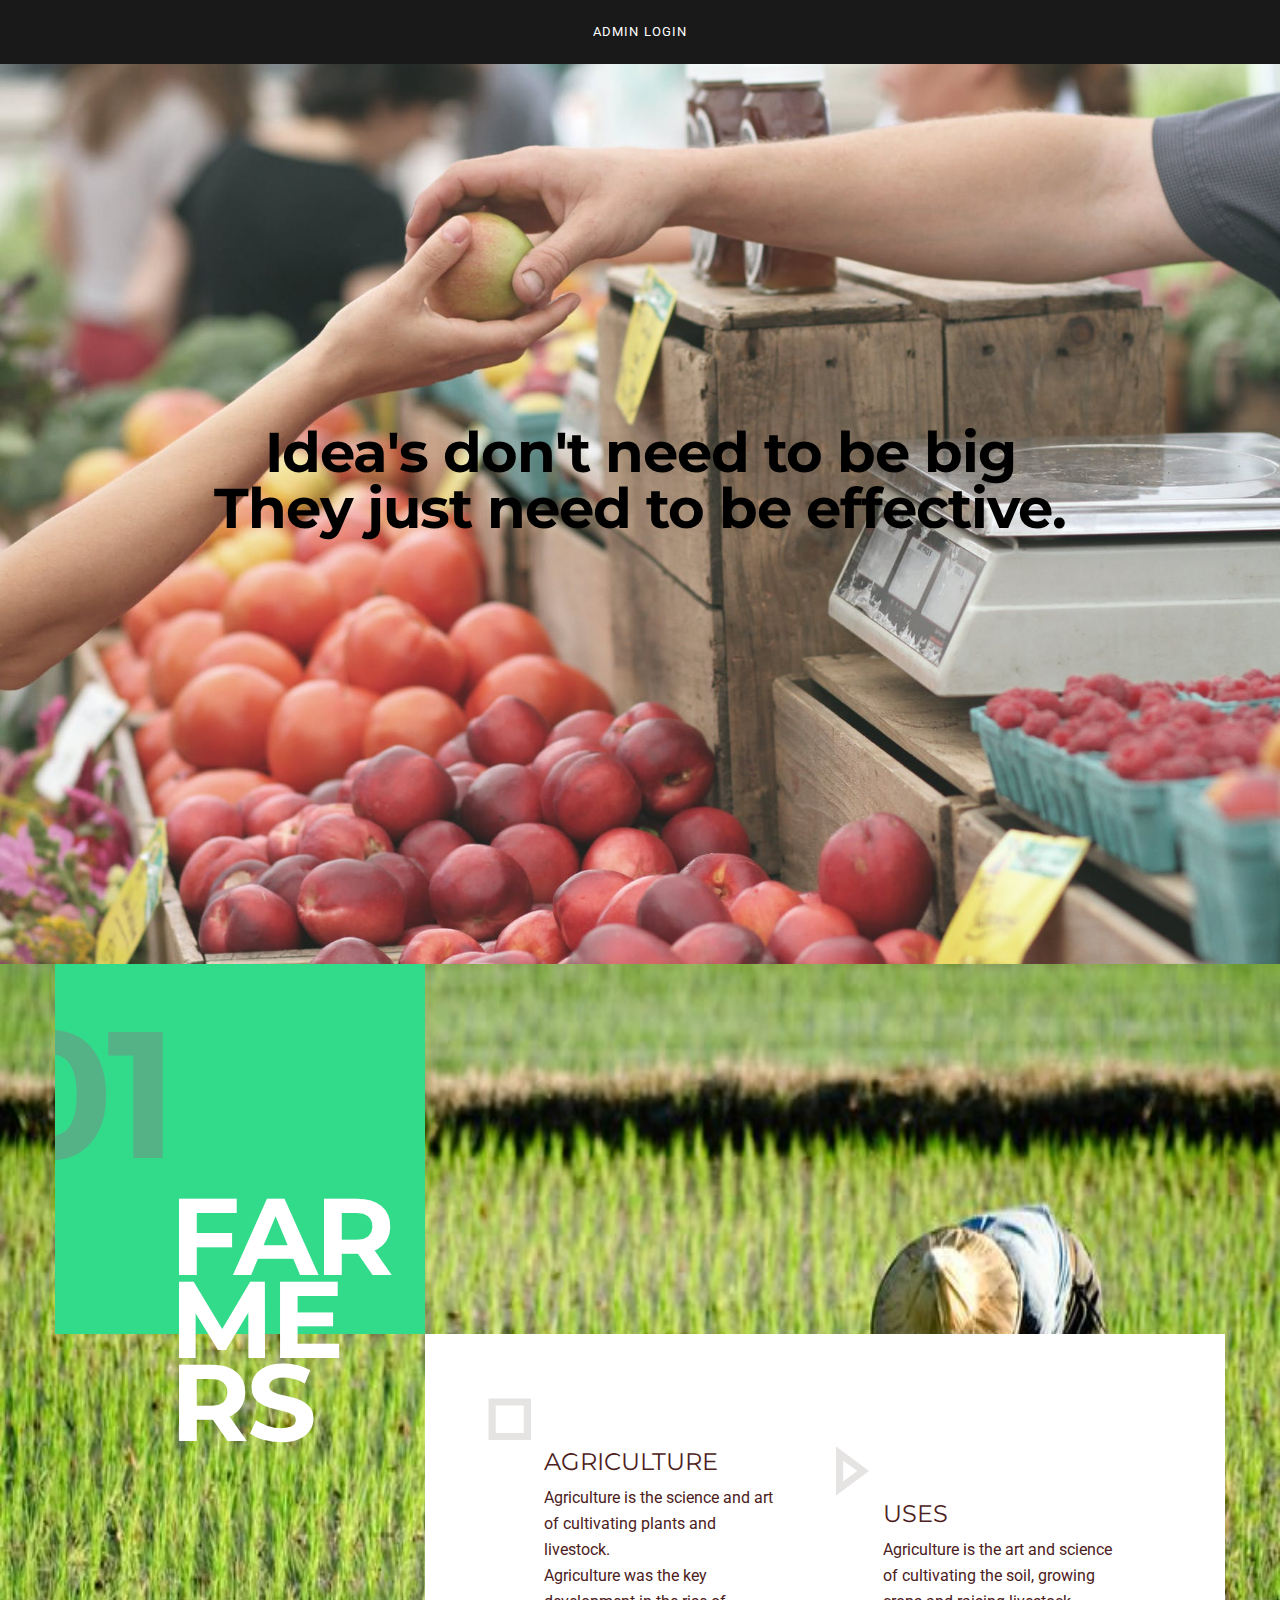
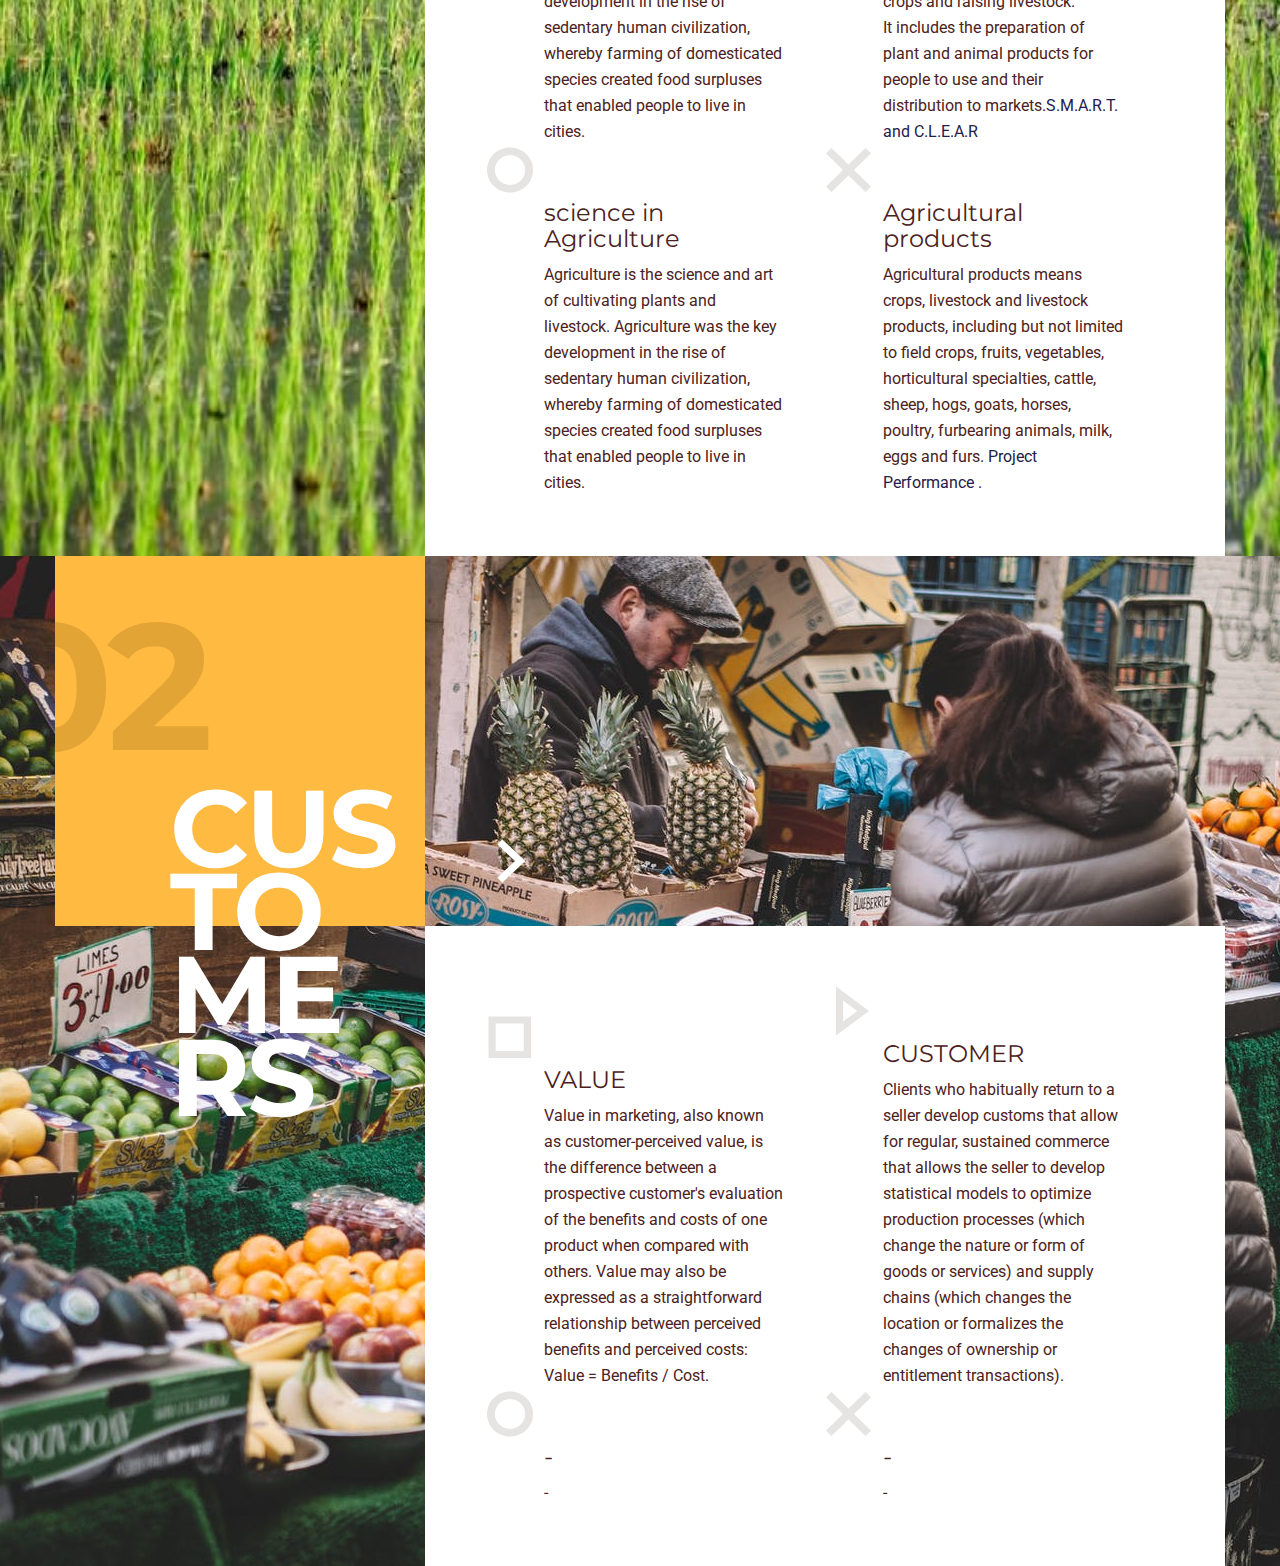
==== commit 0d7a3055: "Update index.html" ====
--- a/index.html
+++ b/index.html
@@ -99,7 +99,7 @@
                                 <div class="service-holder ">
                                     <img src="demo-images/icon_03.png" alt="">
                                     <div class="service-content-holder">
-                                        <div class="service-title">----------line 108--------</div>
+                                        <div class="service-title">science in Agriculture</div>
                                         <div class="service-content">
                                                 Agriculture is the science and art of cultivating plants and livestock.
                                                  Agriculture was the key development in the rise of sedentary human civilization, 
@@ -109,7 +109,7 @@
                                 <div class="service-holder ">
                                     <img src="demo-images/icon_04.png" alt="">
                                     <div class="service-content-holder">
-                                        <div class="service-title">-----line 118-------</div>
+                                        <div class="service-title">Agricultural products</div>
                                         <div class="service-content">
                                                 Agricultural products means crops, livestock and livestock products,
                                                  including but not limited to field crops, fruits,
@@ -146,43 +146,43 @@
                         var slider1_hover = "true";
                     </script>
                     <div class="image-slider-wrapper relative service slider1">
-                        <a id="slider1_next" class="image_slider_next" href="Customer/index.html"></a>
+                        <a id="slider1_next" class="image_slider_next" href="#"></a>
 
                         <ul id="slider1" class="image-slider slides">
                             <li>
                                 <div class="service-holder ">
                                     <img src="demo-images/icon_01.png" alt="">
                                     <div class="service-content-holder">
-                                        <div class="service-title">---line 156-------</div>
-                                        <div class="service-content">
-                                            Donecos arem ipsum sit amet consectetur adipisicing elit sed eiusmod tempor incididunt ut donecos dolore ipsum temporest.<br />
+                                        <div class="service-title">VALUE</div>
+                                        <div class="service-content">
+                                                Value in marketing, also known as customer-perceived value, is the difference between a prospective customer's evaluation of the benefits and costs of one product when compared with others. Value may also be expressed as a straightforward relationship between perceived benefits and perceived costs: Value = Benefits / Cost.
                                         </div>
                                     </div>
                                 </div>
                                 <div class="service-holder ">
                                     <img src="demo-images/icon_02.png" alt="">
                                     <div class="service-content-holder">
-                                        <div class="service-title">----line 165-----</div>
-                                        <div class="service-content">
-                                            Disum lorem sit amet consectetur adipisicing elit sed eiusmod tempor incididunt ut donecos dolore ipsum temporest.<br />
-                                        </div>
-                                    </div>
-                                </div>
-                                <div class="service-holder ">
+                                        <div class="service-title">CUSTOMER</div>
+                                        <div class="service-content">
+                                                Clients who habitually return to a seller develop customs that allow for regular, sustained commerce that allows the seller to develop statistical models to optimize production processes (which change the nature or form of goods or services) and supply chains (which changes the location or formalizes the changes of ownership or entitlement transactions).
+
+                                            </div>
+                                    </div>
+                                </div>
+                            <!---->    <div class="service-holder ">
                                     <img src="demo-images/icon_03.png" alt="">
                                     <div class="service-content-holder">
-                                        <div class="service-title">-----line 174----</div>
-                                        <div class="service-content">
-                                            Polor sit amet consectetur adipisicing elit sed eiusmod tempor incididunt ut dolore magna labore eiusmod.<br />
-                                        </div>
+                                        <div class="service-title">-</div>
+                                        <div class="service-content">
+                                        -</div>
                                     </div>
                                 </div>
                                 <div class="service-holder ">
                                     <img src="demo-images/icon_04.png" alt="">
                                     <div class="service-content-holder">
-                                        <div class="service-title">---line 183------</div>
-                                        <div class="service-content">
-                                            Cadipisicing elit sed eiusmod tempor incididunt ut labore lorem ipsum dolor sit amet consectetur lorem ipsum dolor sit amet.<br />
+                                        <div class="service-title">-</div>
+                                        <div class="service-content">
+                                            -
                                         </div>
                                     </div>
                                 </div>
@@ -191,15 +191,11 @@
                         </ul>
                         <div class="clear"></div>
                     </div>
-
                 </div>
             </div>
             <div class='clear'></div>
         </div>
-    </div>
-
-
-
+    </div> 
     <!--Load JavaScript-->
     <script type="text/javascript" src="js/jquery.js"></script>
     <script type='text/javascript' src='js/jquery.sticky-kit.min.js'></script>
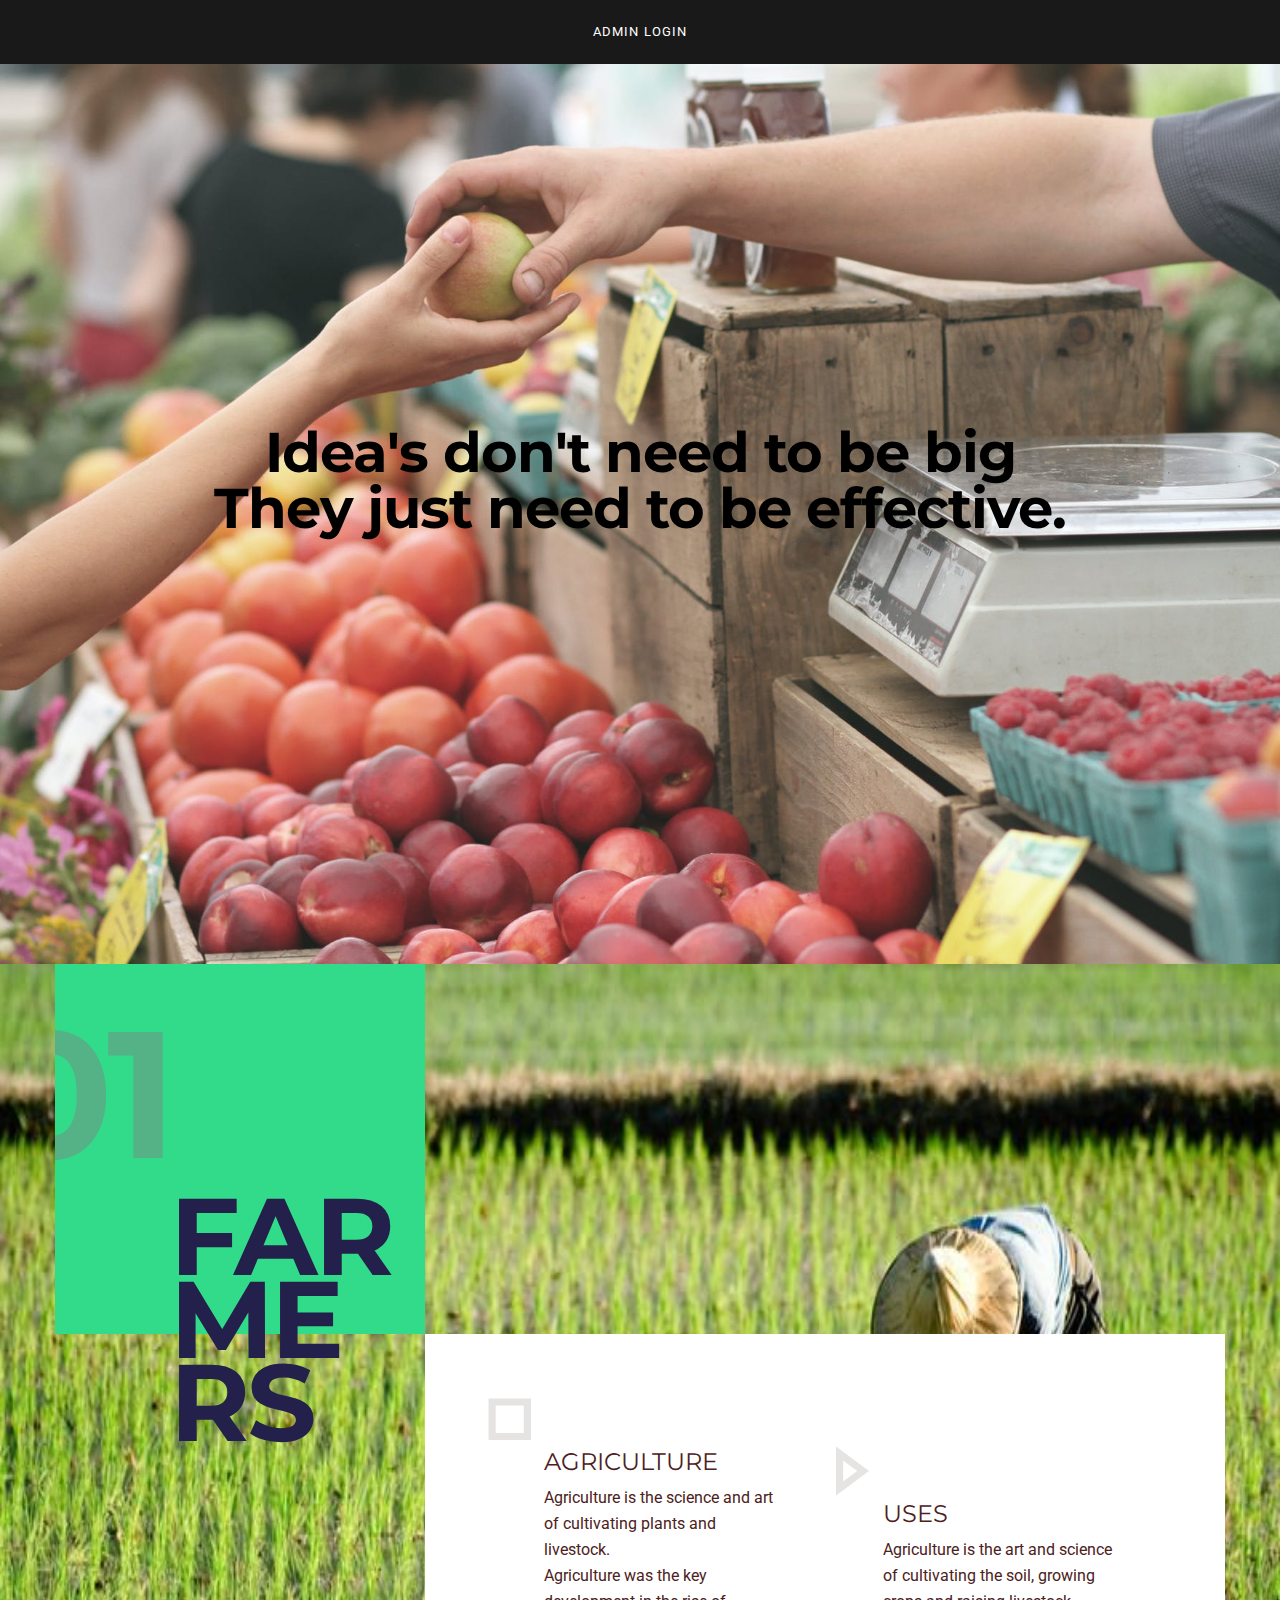
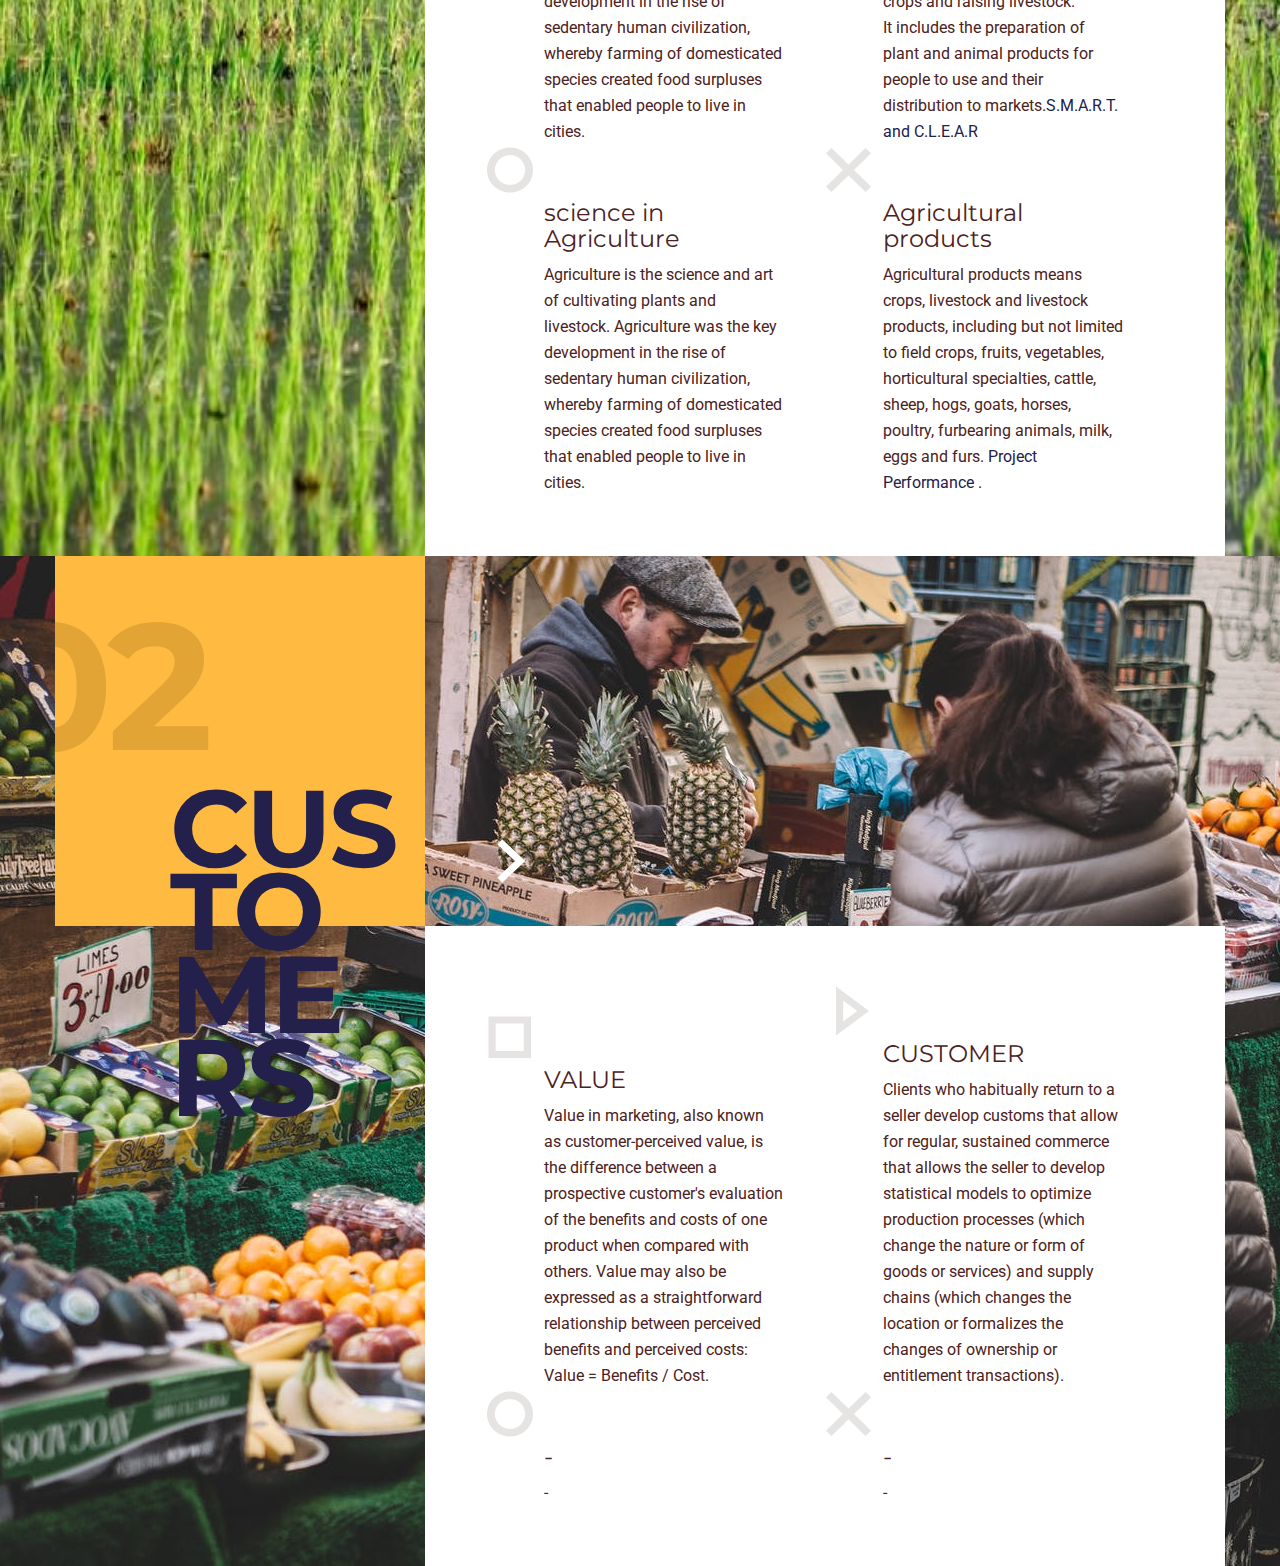
==== commit 959b1371: "Update index.html" ====
--- a/index.html
+++ b/index.html
@@ -61,7 +61,7 @@
                 <div class="section-num">
                     <span>01</span>
                 </div>
-                <h2 class="entry-title">FARMERS</h2>
+                <h2 class="entry-title"><a href="Farmer_portal/OneTech/index.html">FARMERS</a></h2>
             </div>
             <div class="section-content-holder right">
                 <div class="content-wrapper">
@@ -136,7 +136,7 @@
                 <div class="section-num">
                     <span>02</span>
                 </div>
-                <h2 class="entry-title">CUSTOMERS</h2>
+                <h2 class="entry-title"><a href="Customer/index.html">CUSTOMERS</a></h2>
             </div>
             <div class="section-content-holder right">
                 <div class="content-wrapper">
@@ -146,7 +146,7 @@
                         var slider1_hover = "true";
                     </script>
                     <div class="image-slider-wrapper relative service slider1">
-                        <a id="slider1_next" class="image_slider_next" href="#"></a>
+                        <a id="slider1_next" class="image_slider_next" href="Customer/index.html"></a>
 
                         <ul id="slider1" class="image-slider slides">
                             <li>
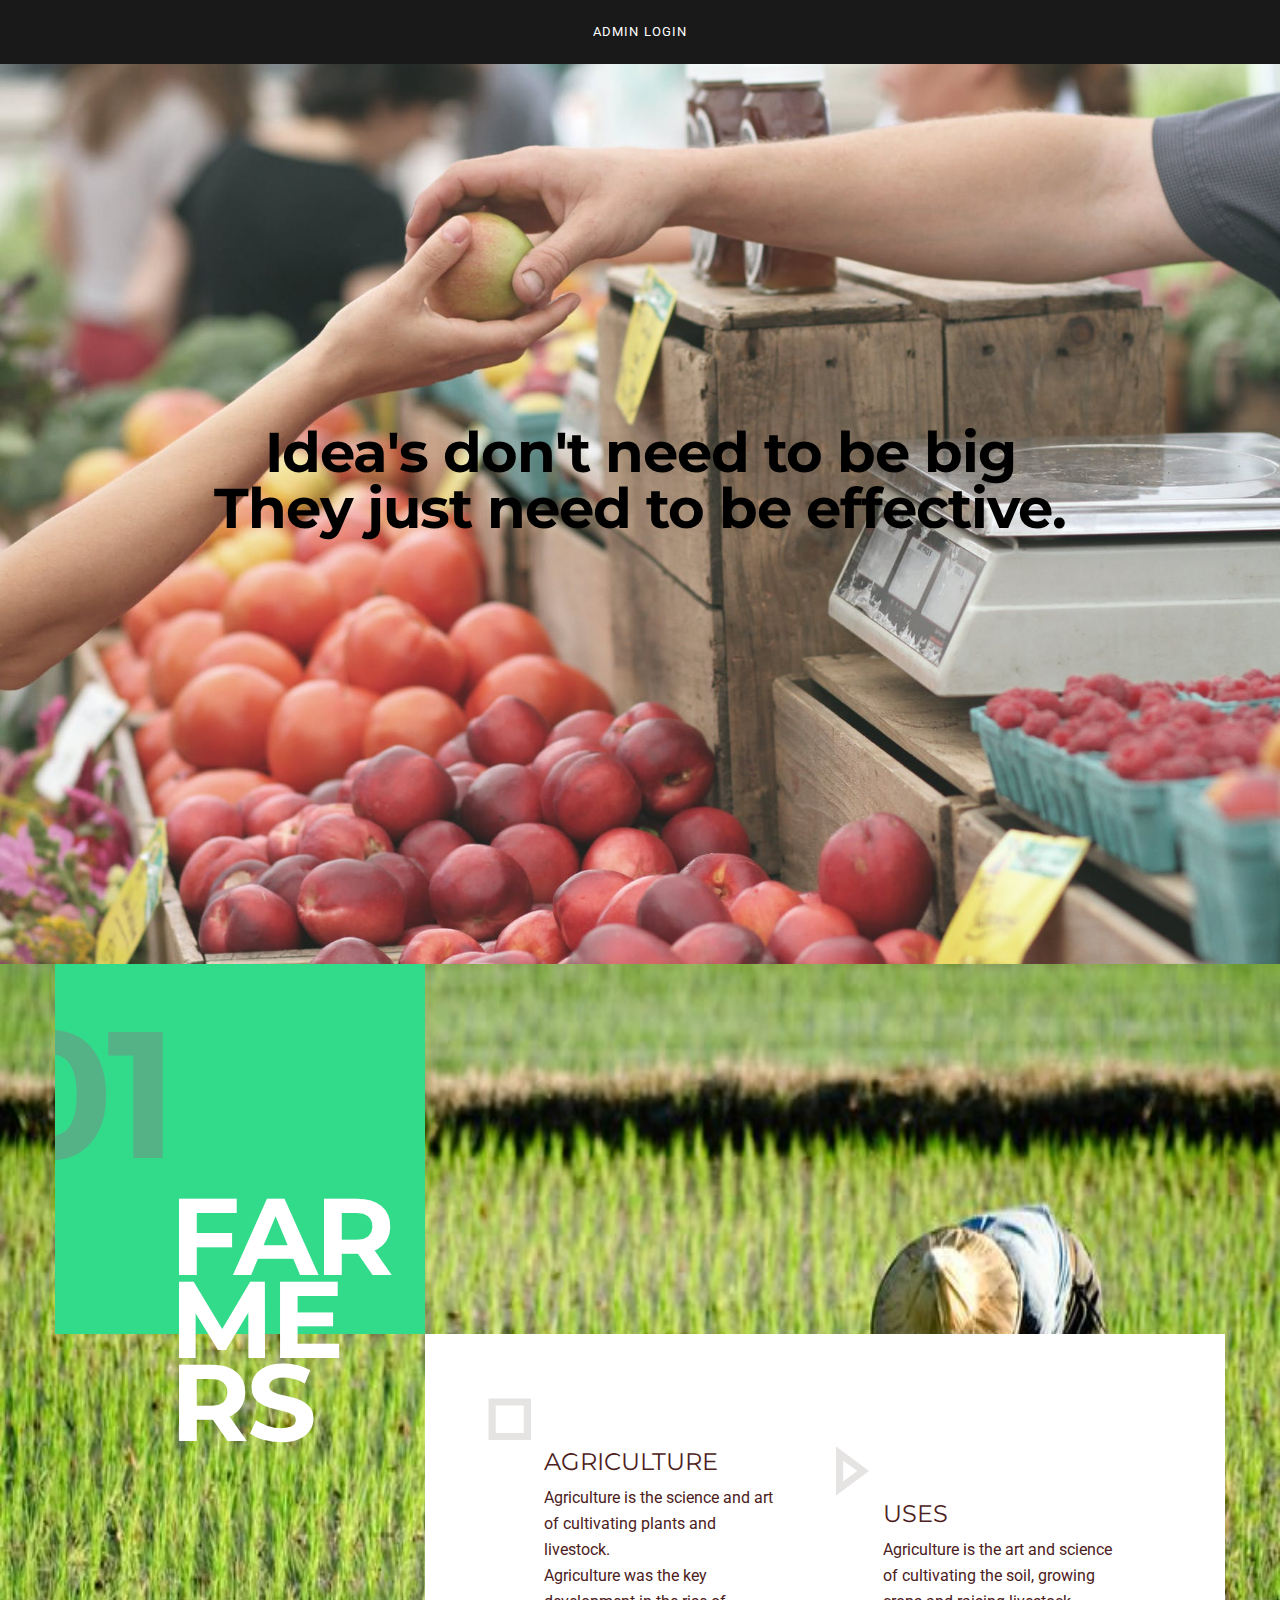
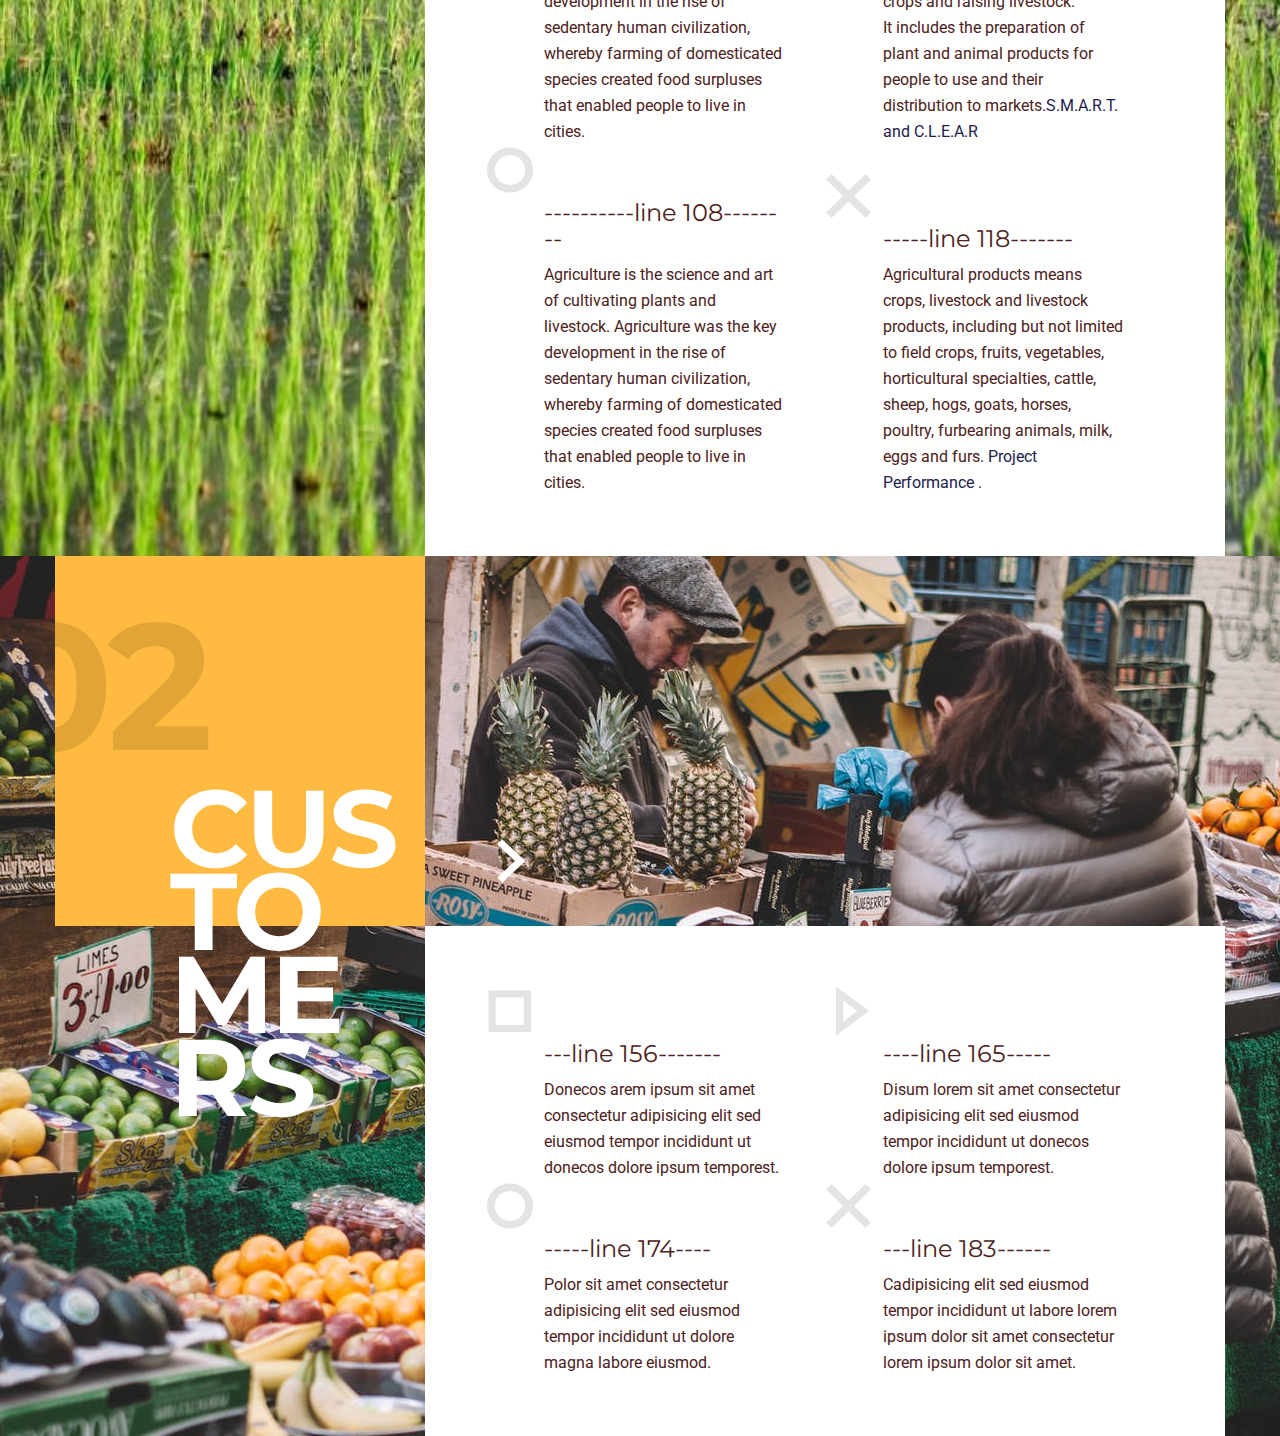
==== commit 714dbf15: "admin dash" ====
--- a/index.html
+++ b/index.html
@@ -45,10 +45,8 @@
 
     <div id="home" class="section intro-page">
         <div class="block content-1170 center-relative center-text">
-            <!-- <img class="top-logo" src="demo-images/logo.png" alt="Boxus" />-->
             <br>
             <h1 class="big-title">Idea's don't need to be big<span>They just need to be effective.</span></h1>
-            <!--<p class="title-desc">Support bright students today for a better tomorrow</p>-->
         </div>
     </div>
 
@@ -61,7 +59,7 @@
                 <div class="section-num">
                     <span>01</span>
                 </div>
-                <h2 class="entry-title"><a href="Farmer_portal/OneTech/index.html">FARMERS</a></h2>
+                <h2 class="entry-title">FARMERS</h2>
             </div>
             <div class="section-content-holder right">
                 <div class="content-wrapper">
@@ -99,7 +97,7 @@
                                 <div class="service-holder ">
                                     <img src="demo-images/icon_03.png" alt="">
                                     <div class="service-content-holder">
-                                        <div class="service-title">science in Agriculture</div>
+                                        <div class="service-title">----------line 108--------</div>
                                         <div class="service-content">
                                                 Agriculture is the science and art of cultivating plants and livestock.
                                                  Agriculture was the key development in the rise of sedentary human civilization, 
@@ -109,7 +107,7 @@
                                 <div class="service-holder ">
                                     <img src="demo-images/icon_04.png" alt="">
                                     <div class="service-content-holder">
-                                        <div class="service-title">Agricultural products</div>
+                                        <div class="service-title">-----line 118-------</div>
                                         <div class="service-content">
                                                 Agricultural products means crops, livestock and livestock products,
                                                  including but not limited to field crops, fruits,
@@ -136,7 +134,7 @@
                 <div class="section-num">
                     <span>02</span>
                 </div>
-                <h2 class="entry-title"><a href="Customer/index.html">CUSTOMERS</a></h2>
+                <h2 class="entry-title">CUSTOMERS</h2>
             </div>
             <div class="section-content-holder right">
                 <div class="content-wrapper">
@@ -146,43 +144,43 @@
                         var slider1_hover = "true";
                     </script>
                     <div class="image-slider-wrapper relative service slider1">
-                        <a id="slider1_next" class="image_slider_next" href="Customer/index.html"></a>
+                        <a id="slider1_next" class="image_slider_next" href="#"></a>
 
                         <ul id="slider1" class="image-slider slides">
                             <li>
                                 <div class="service-holder ">
                                     <img src="demo-images/icon_01.png" alt="">
                                     <div class="service-content-holder">
-                                        <div class="service-title">VALUE</div>
-                                        <div class="service-content">
-                                                Value in marketing, also known as customer-perceived value, is the difference between a prospective customer's evaluation of the benefits and costs of one product when compared with others. Value may also be expressed as a straightforward relationship between perceived benefits and perceived costs: Value = Benefits / Cost.
+                                        <div class="service-title">---line 156-------</div>
+                                        <div class="service-content">
+                                            Donecos arem ipsum sit amet consectetur adipisicing elit sed eiusmod tempor incididunt ut donecos dolore ipsum temporest.<br />
                                         </div>
                                     </div>
                                 </div>
                                 <div class="service-holder ">
                                     <img src="demo-images/icon_02.png" alt="">
                                     <div class="service-content-holder">
-                                        <div class="service-title">CUSTOMER</div>
-                                        <div class="service-content">
-                                                Clients who habitually return to a seller develop customs that allow for regular, sustained commerce that allows the seller to develop statistical models to optimize production processes (which change the nature or form of goods or services) and supply chains (which changes the location or formalizes the changes of ownership or entitlement transactions).
-
-                                            </div>
-                                    </div>
-                                </div>
-                            <!---->    <div class="service-holder ">
+                                        <div class="service-title">----line 165-----</div>
+                                        <div class="service-content">
+                                            Disum lorem sit amet consectetur adipisicing elit sed eiusmod tempor incididunt ut donecos dolore ipsum temporest.<br />
+                                        </div>
+                                    </div>
+                                </div>
+                                <div class="service-holder ">
                                     <img src="demo-images/icon_03.png" alt="">
                                     <div class="service-content-holder">
-                                        <div class="service-title">-</div>
-                                        <div class="service-content">
-                                        -</div>
+                                        <div class="service-title">-----line 174----</div>
+                                        <div class="service-content">
+                                            Polor sit amet consectetur adipisicing elit sed eiusmod tempor incididunt ut dolore magna labore eiusmod.<br />
+                                        </div>
                                     </div>
                                 </div>
                                 <div class="service-holder ">
                                     <img src="demo-images/icon_04.png" alt="">
                                     <div class="service-content-holder">
-                                        <div class="service-title">-</div>
-                                        <div class="service-content">
-                                            -
+                                        <div class="service-title">---line 183------</div>
+                                        <div class="service-content">
+                                            Cadipisicing elit sed eiusmod tempor incididunt ut labore lorem ipsum dolor sit amet consectetur lorem ipsum dolor sit amet.<br />
                                         </div>
                                     </div>
                                 </div>
@@ -191,11 +189,15 @@
                         </ul>
                         <div class="clear"></div>
                     </div>
+
                 </div>
             </div>
             <div class='clear'></div>
         </div>
-    </div> 
+    </div>
+
+
+
     <!--Load JavaScript-->
     <script type="text/javascript" src="js/jquery.js"></script>
     <script type='text/javascript' src='js/jquery.sticky-kit.min.js'></script>
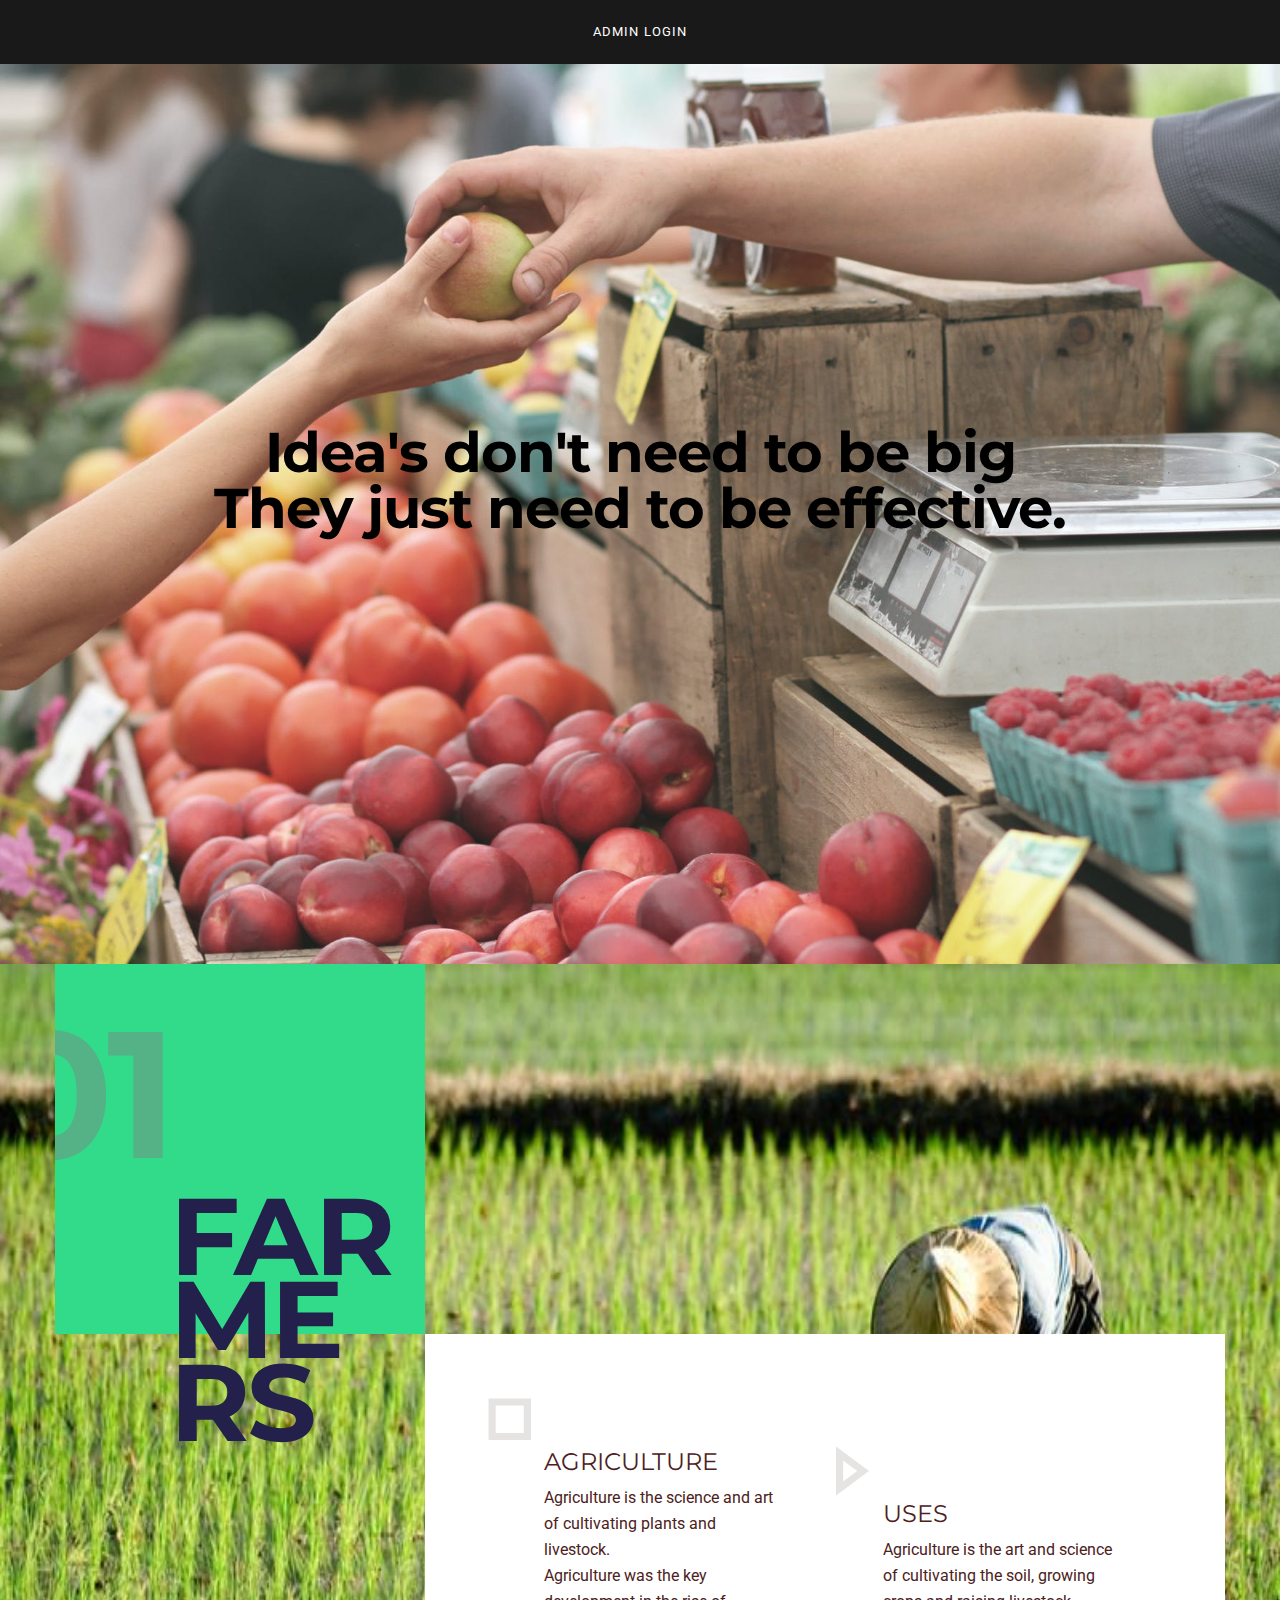
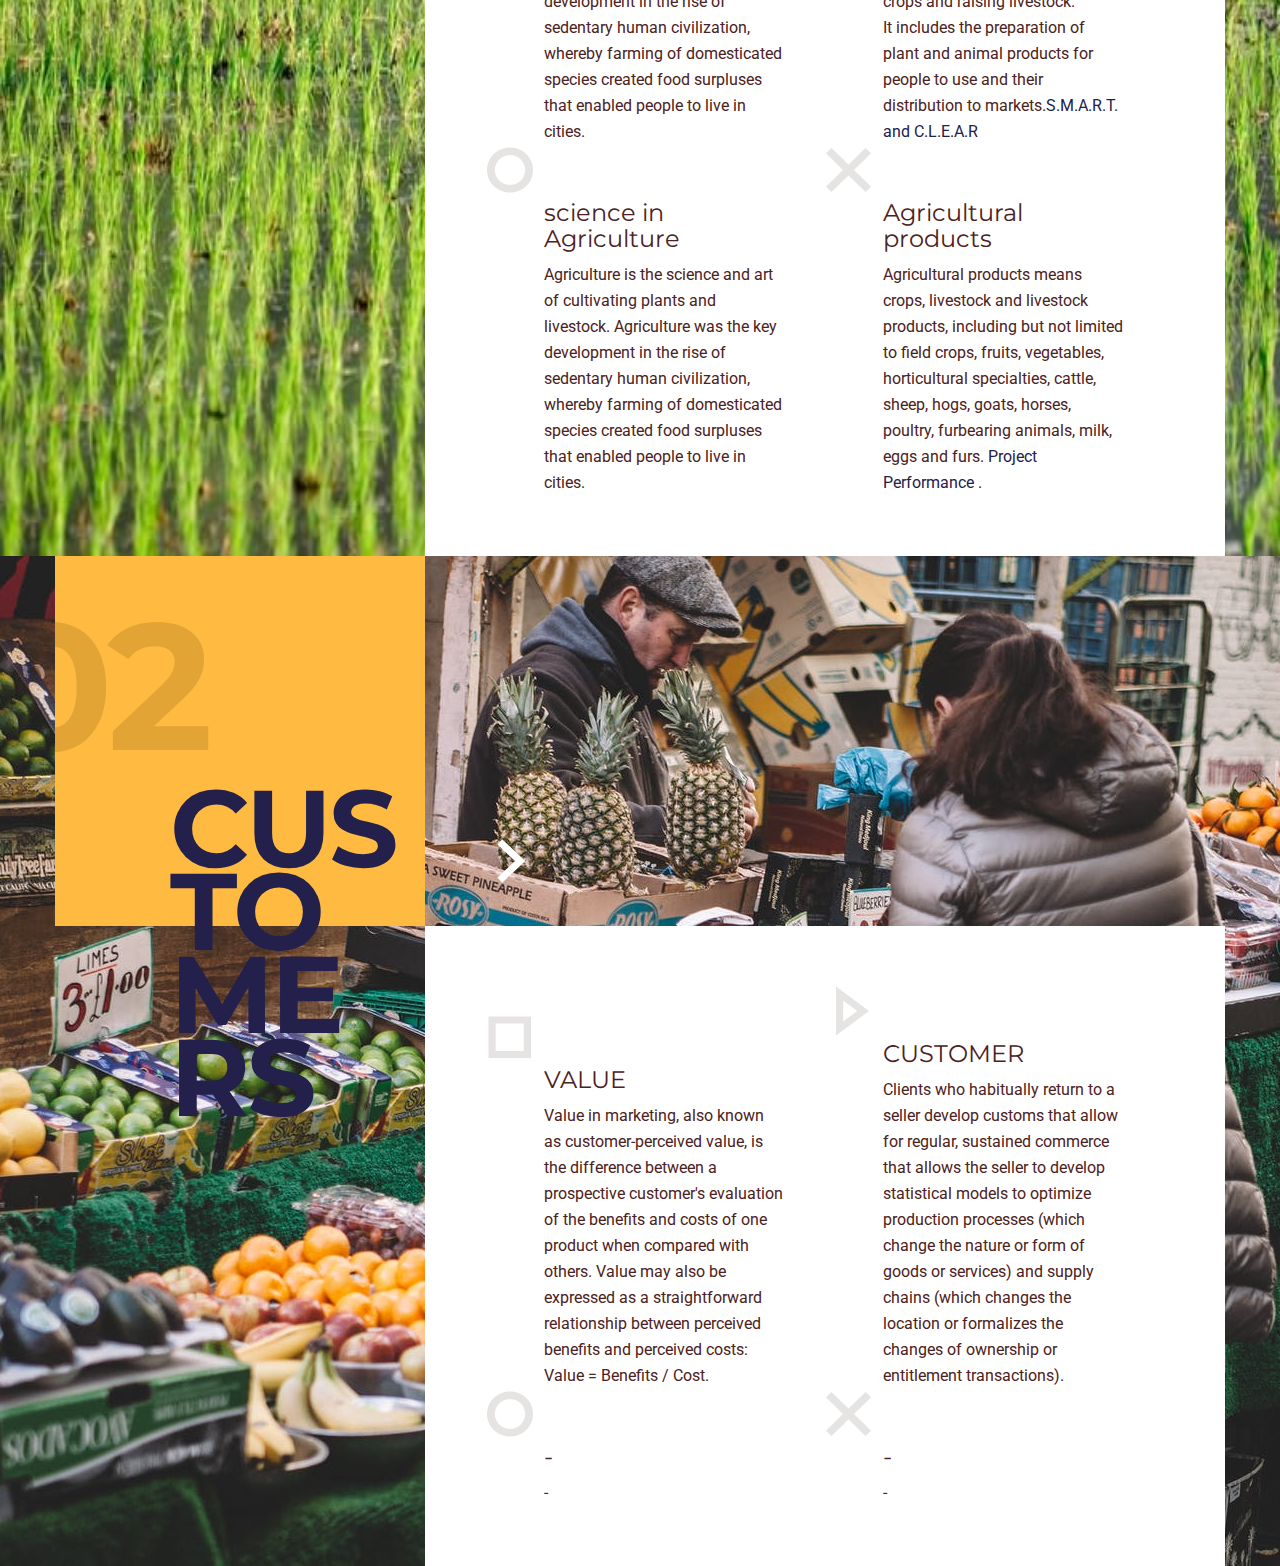
==== commit 5458c622: "Merge branch 'master' of https://github.com/saichinmay2000/Hackathon" ====
--- a/index.html
+++ b/index.html
@@ -59,7 +59,7 @@
                 <div class="section-num">
                     <span>01</span>
                 </div>
-                <h2 class="entry-title">FARMERS</h2>
+                <h2 class="entry-title"><a href="Farmer_portal/OneTech/index.html">FARMERS</a></h2>
             </div>
             <div class="section-content-holder right">
                 <div class="content-wrapper">
@@ -97,7 +97,7 @@
                                 <div class="service-holder ">
                                     <img src="demo-images/icon_03.png" alt="">
                                     <div class="service-content-holder">
-                                        <div class="service-title">----------line 108--------</div>
+                                        <div class="service-title">science in Agriculture</div>
                                         <div class="service-content">
                                                 Agriculture is the science and art of cultivating plants and livestock.
                                                  Agriculture was the key development in the rise of sedentary human civilization, 
@@ -107,7 +107,7 @@
                                 <div class="service-holder ">
                                     <img src="demo-images/icon_04.png" alt="">
                                     <div class="service-content-holder">
-                                        <div class="service-title">-----line 118-------</div>
+                                        <div class="service-title">Agricultural products</div>
                                         <div class="service-content">
                                                 Agricultural products means crops, livestock and livestock products,
                                                  including but not limited to field crops, fruits,
@@ -134,7 +134,7 @@
                 <div class="section-num">
                     <span>02</span>
                 </div>
-                <h2 class="entry-title">CUSTOMERS</h2>
+                <h2 class="entry-title"><a href="Customer/index.html">CUSTOMERS</a></h2>
             </div>
             <div class="section-content-holder right">
                 <div class="content-wrapper">
@@ -144,43 +144,43 @@
                         var slider1_hover = "true";
                     </script>
                     <div class="image-slider-wrapper relative service slider1">
-                        <a id="slider1_next" class="image_slider_next" href="#"></a>
+                        <a id="slider1_next" class="image_slider_next" href="Customer/index.html"></a>
 
                         <ul id="slider1" class="image-slider slides">
                             <li>
                                 <div class="service-holder ">
                                     <img src="demo-images/icon_01.png" alt="">
                                     <div class="service-content-holder">
-                                        <div class="service-title">---line 156-------</div>
-                                        <div class="service-content">
-                                            Donecos arem ipsum sit amet consectetur adipisicing elit sed eiusmod tempor incididunt ut donecos dolore ipsum temporest.<br />
+                                        <div class="service-title">VALUE</div>
+                                        <div class="service-content">
+                                                Value in marketing, also known as customer-perceived value, is the difference between a prospective customer's evaluation of the benefits and costs of one product when compared with others. Value may also be expressed as a straightforward relationship between perceived benefits and perceived costs: Value = Benefits / Cost.
                                         </div>
                                     </div>
                                 </div>
                                 <div class="service-holder ">
                                     <img src="demo-images/icon_02.png" alt="">
                                     <div class="service-content-holder">
-                                        <div class="service-title">----line 165-----</div>
-                                        <div class="service-content">
-                                            Disum lorem sit amet consectetur adipisicing elit sed eiusmod tempor incididunt ut donecos dolore ipsum temporest.<br />
-                                        </div>
-                                    </div>
-                                </div>
-                                <div class="service-holder ">
+                                        <div class="service-title">CUSTOMER</div>
+                                        <div class="service-content">
+                                                Clients who habitually return to a seller develop customs that allow for regular, sustained commerce that allows the seller to develop statistical models to optimize production processes (which change the nature or form of goods or services) and supply chains (which changes the location or formalizes the changes of ownership or entitlement transactions).
+
+                                            </div>
+                                    </div>
+                                </div>
+                            <!---->    <div class="service-holder ">
                                     <img src="demo-images/icon_03.png" alt="">
                                     <div class="service-content-holder">
-                                        <div class="service-title">-----line 174----</div>
-                                        <div class="service-content">
-                                            Polor sit amet consectetur adipisicing elit sed eiusmod tempor incididunt ut dolore magna labore eiusmod.<br />
-                                        </div>
+                                        <div class="service-title">-</div>
+                                        <div class="service-content">
+                                        -</div>
                                     </div>
                                 </div>
                                 <div class="service-holder ">
                                     <img src="demo-images/icon_04.png" alt="">
                                     <div class="service-content-holder">
-                                        <div class="service-title">---line 183------</div>
-                                        <div class="service-content">
-                                            Cadipisicing elit sed eiusmod tempor incididunt ut labore lorem ipsum dolor sit amet consectetur lorem ipsum dolor sit amet.<br />
+                                        <div class="service-title">-</div>
+                                        <div class="service-content">
+                                            -
                                         </div>
                                     </div>
                                 </div>
@@ -189,15 +189,11 @@
                         </ul>
                         <div class="clear"></div>
                     </div>
-
                 </div>
             </div>
             <div class='clear'></div>
         </div>
-    </div>
-
-
-
+    </div> 
     <!--Load JavaScript-->
     <script type="text/javascript" src="js/jquery.js"></script>
     <script type='text/javascript' src='js/jquery.sticky-kit.min.js'></script>
